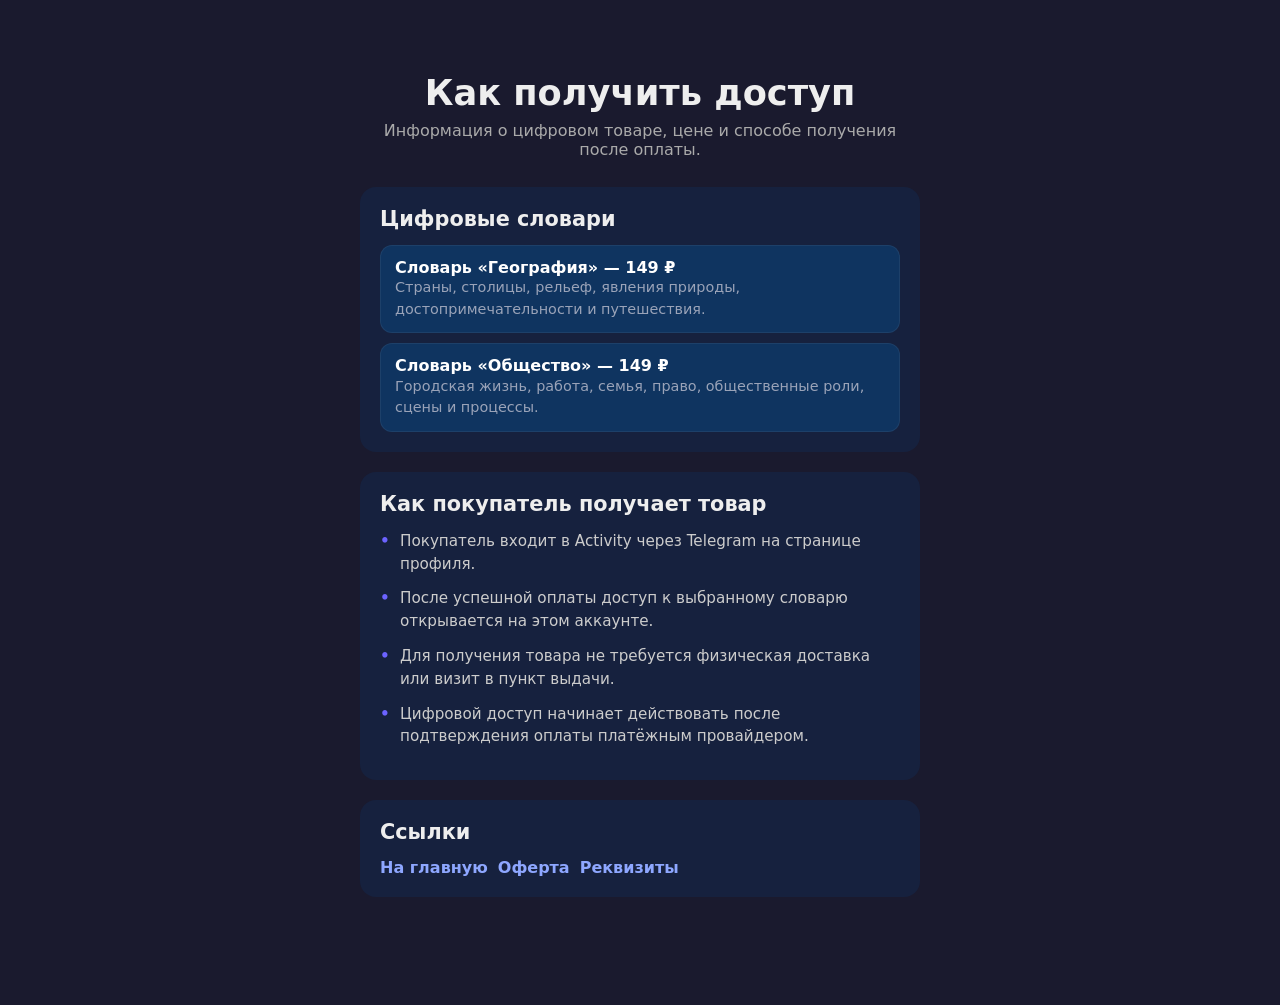
==== access/index.html @ a8ee3671 "Add payment information and legal pages" ====
<!DOCTYPE html>
<html lang="ru">
<head>
  <meta charset="UTF-8">
  <meta name="viewport" content="width=device-width, initial-scale=1.0">
  <title>Как получить доступ — Activity</title>
  <link rel="stylesheet" href="/style.css">
</head>
<body>
  <main class="screen active">
    <h1>Как получить доступ</h1>
    <p class="subtitle">Информация о цифровом товаре, цене и способе получения после оплаты.</p>

    <section class="section">
      <h2>Цифровые словари</h2>
      <div class="games-list">
        <div class="game-item">
          <div class="game-winner">Словарь «География» — 149 ₽</div>
          <p class="stats-empty">Страны, столицы, рельеф, явления природы, достопримечательности и путешествия.</p>
        </div>
        <div class="game-item">
          <div class="game-winner">Словарь «Общество» — 149 ₽</div>
          <p class="stats-empty">Городская жизнь, работа, семья, право, общественные роли, сцены и процессы.</p>
        </div>
      </div>
    </section>

    <section class="section">
      <h2>Как покупатель получает товар</h2>
      <ul class="rule-list">
        <li>Покупатель входит в Activity через Telegram на странице профиля.</li>
        <li>После успешной оплаты доступ к выбранному словарю открывается на этом аккаунте.</li>
        <li>Для получения товара не требуется физическая доставка или визит в пункт выдачи.</li>
        <li>Цифровой доступ начинает действовать после подтверждения оплаты платёжным провайдером.</li>
      </ul>
    </section>

    <section class="section">
      <h2>Ссылки</h2>
      <div class="legal-links">
        <a href="/" target="_self">На главную</a>
        <a href="/offer" target="_self">Оферта</a>
        <a href="/requisites" target="_self">Реквизиты</a>
      </div>
    </section>
  </main>
</body>
</html>
---- style.css ----
*{box-sizing:border-box;margin:0;padding:0}
body{font-family:'Segoe UI',system-ui,sans-serif;background:#1a1a2e;color:#eee;min-height:100vh;display:flex;align-items:flex-start;justify-content:center;padding:48px 0 64px}
.screen{width:100%;max-width:600px;padding:24px 20px;display:none}
.screen.active{display:block}
h1{font-size:2.2rem;font-weight:800;text-align:center;margin-bottom:8px}
h2{font-size:1.3rem;font-weight:700;margin-bottom:14px}
.subtitle{text-align:center;color:#aaa;margin-bottom:28px}

/* Navigation Pill */
.nav-pill {
  display: flex;
  background: #16213e;
  padding: 4px;
  border-radius: 999px;
  margin: 0 auto 24px;
  width: fit-content;
  border: 1px solid rgba(255,255,255,0.05);
}
.nav-item {
  padding: 8px 24px;
  border-radius: 999px;
  cursor: pointer;
  font-size: 0.95rem;
  font-weight: 700;
  transition: all 0.2s;
  color: #888;
}
.nav-item.active {
  background: #6c63ff;
  color: #fff;
  box-shadow: 0 4px 12px rgba(108, 99, 255, 0.3);
}
.nav-item:hover:not(.active) {
  color: #eee;
  background: rgba(255,255,255,0.05);
}

/* Rules Section Styles */
.rule-list {list-style:none;margin-top:10px}
.rule-list li {margin-bottom:12px;padding-left:20px;position:relative;color:#ccc;line-height:1.5;font-size:0.95rem}
.rule-list li::before {content:'•';color:#6c63ff;position:absolute;left:0;font-weight:bold}
.highlight {color:#fff;font-weight:600}

/* Buttons */
.btn{display:flex;align-items:center;justify-content:center;gap:8px;padding:14px 20px;border:none;border-radius:14px;font-size:1rem;font-weight:700;cursor:pointer;transition:transform .1s;width:100%;margin-bottom:10px}
.btn:active{transform:scale(.97)}
.btn-primary{background:#6c63ff;color:#fff}
.btn-success{background:#22c55e;color:#fff;font-size:1.15rem;padding:18px}
.btn-fail{background:#ef4444;color:#fff;font-size:1.15rem;padding:18px}
.btn-danger{background:#ef4444;color:#fff}
.btn-secondary{background:#374151;color:#eee}
.btn-sm{padding:8px 14px;font-size:.85rem;width:auto;border-radius:8px;margin-bottom:0}
.btn-row{display:flex;gap:10px;margin-bottom:10px}
.btn-row .btn{margin-bottom:0}

/* Setup */
.section{background:#16213e;border-radius:16px;padding:20px;margin-bottom:20px}
.account-section{display:flex;flex-direction:column;gap:14px}
.account-card{background:#0f3460;border:1px solid rgba(255,255,255,.08);border-radius:14px;padding:14px}
.account-state{display:flex;align-items:center;gap:12px}
.account-state{margin-bottom:12px}
.account-avatar{width:48px;height:48px;border-radius:50%;display:flex;align-items:center;justify-content:center;background:#6c63ff;color:#fff;font-weight:800;font-size:.95rem;flex-shrink:0;overflow:hidden}
.account-avatar.placeholder{background:linear-gradient(135deg,#6c63ff,#3b82f6)}
.account-avatar img{width:100%;height:100%;object-fit:cover}
.account-copy{min-width:0}
.account-name{font-size:1rem;font-weight:800;color:#fff;line-height:1.2}
.account-meta{font-size:.85rem;color:#9aa3b8;line-height:1.4;margin-top:4px}
.account-subtitle{color:#9aa3b8;font-size:.9rem;line-height:1.45}
.account-actions{display:flex;align-items:center;justify-content:space-between;gap:10px}
.profile-actions{margin-top:4px}
.account-login-area{display:flex;justify-content:flex-start;min-height:40px}
.account-login-area:empty{display:none}
.account-note{font-size:.82rem;color:#9aa3b8;line-height:1.45}
.account-logout{flex-shrink:0;margin-bottom:0}
.stats-grid{display:grid;grid-template-columns:repeat(2,minmax(0,1fr));gap:10px;margin-bottom:14px}
.stat-card{background:#0f3460;border:1px solid rgba(255,255,255,.06);border-radius:12px;padding:14px}
.stat-label{font-size:.78rem;color:#9aa3b8;text-transform:uppercase;letter-spacing:.05em;margin-bottom:8px}
.stat-value{font-size:1.7rem;font-weight:900;color:#fff;line-height:1}
.stats-subtitle{font-size:.88rem;font-weight:800;color:#fff;margin:16px 0 10px}
.stats-empty{font-size:.9rem;color:#9aa3b8;line-height:1.5}
.games-list{display:flex;flex-direction:column;gap:10px}
.game-item{background:#0f3460;border:1px solid rgba(255,255,255,.06);border-radius:12px;padding:12px 14px}
.game-item.clickable{cursor:pointer;transition:transform .12s,border-color .12s,background .12s}
.game-item.clickable:hover{transform:translateY(-1px);border-color:rgba(108,99,255,.35);background:#133d6b}
.game-item-head{display:flex;align-items:flex-start;justify-content:space-between;gap:12px;margin-bottom:8px}
.game-winner{font-weight:800;color:#fff;line-height:1.2}
.game-date{font-size:.8rem;color:#9aa3b8;flex-shrink:0}
.game-meta{display:flex;flex-wrap:wrap;gap:6px}
.game-tag{background:#16213e;border-radius:999px;padding:4px 8px;font-size:.76rem;color:#b9c2da}
.game-open{margin-top:10px;font-size:.8rem;font-weight:700;color:#8ea7ff}
.requisites-link{color:#8ea7ff;font-weight:700;word-break:break-word}
.requisites-link:hover{color:#c8d3ff}
.team-block{background:#0f3460;border-radius:12px;padding:14px;margin-bottom:10px;border-left:4px solid #6c63ff}
.team-header{display:flex;align-items:center;gap:10px}
.team-name-input{background:transparent;border:none;border-bottom:2px solid #6c63ff;color:#fff;font-size:1rem;font-weight:700;padding:4px 0;outline:none;flex:1}
.add-team-btn{background:none;border:2px dashed #6c63ff;color:#6c63ff;border-radius:12px;padding:12px;width:100%;cursor:pointer;font-size:.95rem;font-weight:600}
.add-team-btn:hover{background:#6c63ff22}
.setting-row{display:flex;align-items:center;justify-content:space-between;margin-bottom:14px}
.setting-row label{font-size:.95rem;color:#bbb;display:flex;align-items:center;gap:8px}
/* Stepper */
.stepper{display:flex;align-items:center;background:#0f3460;border-radius:12px;overflow:hidden;height:40px;width:140px}
.step-btn{background:#16213e;color:#fff;border:none;width:40px;height:100%;font-size:1.2rem;cursor:pointer;font-weight:700;display:flex;align-items:center;justify-content:center;flex-shrink:0}
.step-btn:hover{background:#6c63ff}
.setting-row input[type=number]{background:transparent;border:none;color:#fff;font-size:1rem;outline:none;width:60px;text-align:center;font-weight:600;padding:0}
/* Switch */
.switch{position:relative;display:inline-block;width:44px;height:24px}
.switch input{opacity:0;width:0;height:0}
.slider{position:absolute;cursor:pointer;top:0;left:0;right:0;bottom:0;background-color:#374151;transition:.4s;border-radius:24px}
.slider:before{position:absolute;content:"";height:18px;width:18px;left:3px;bottom:3px;background-color:white;transition:.4s;border-radius:50%}
input:checked+.slider{background-color:#6c63ff}
input:checked+.slider:before{transform:translateX(20px)}
/* Tooltip */
.tooltip-trigger{display:inline-flex;align-items:center;justify-content:center;width:18px;height:18px;background:#6c63ff;color:#fff;border-radius:50%;font-size:.7rem;cursor:help;font-weight:bold;position:relative}
.tooltip-trigger .tooltip-text{visibility:hidden;width:450px !important;background:#1a1a2e !important;color:#fff !important;text-align:left;padding:20px !important;border-radius:12px !important;position:absolute;z-index:100 !important;bottom:150% !important;left:50% !important;margin-left:-225px !important;font-size:.95rem !important;line-height:1.6 !important;opacity:0;transition:opacity .2s;box-shadow:0 8px 24px rgba(0,0,0,0.5) !important;border:1px solid #6c63ff !important;font-weight:400 !important}
.tooltip-trigger:hover .tooltip-text{visibility:visible !important;opacity:1 !important}

/* Board */
.board-wrap{background:#16213e;border-radius:16px;padding:14px;margin-bottom:16px}
.board-info{font-size:.82rem;color:#aaa;margin-bottom:10px;display:flex;flex-wrap:wrap;gap:6px}
.board-team-label{display:flex;align-items:center;gap:5px}
.board-grid{display:grid;gap:4px}
.board-cell{position:relative;border-radius:8px;display:flex;flex-direction:column;align-items:center;justify-content:center;aspect-ratio:1;overflow:hidden;min-height:0}
.board-cell.mode-e{background:#3d3180}
.board-cell.mode-a{background:#7a1e1e}
.board-cell.mode-d{background:#7a5500}
.board-cell.fin-cell{background:#1a3d28;border:2px dashed #22c55e}
.board-cell.empty{background:transparent}
/* строки и разделители змейки */
.board-rows{display:flex;flex-direction:column}
.board-row{display:grid;grid-template-columns:repeat(7,1fr);gap:4px}
.board-sep{display:grid;grid-template-columns:repeat(7,1fr);gap:0;margin:3px 0}
.sep-seg{height:4px;border-radius:2px;background:rgba(255,255,255,.28)}
.sep-seg.open{background:transparent}
.cn{font-size:.6rem;font-weight:700;color:rgba(255,255,255,.55);line-height:1;margin-bottom:2px}
.board-cell.current{outline:3px solid #fff;outline-offset:-2px;z-index:1}
.board-cell.current .cn{color:#fff}
.tokens{display:flex;flex-wrap:wrap;gap:2px;justify-content:center;align-items:center}
.tok{width:9px;height:9px;border-radius:50%;flex-shrink:0;border:1px solid rgba(0,0,0,.3)}
.board-legend{display:flex;gap:12px;margin-top:10px;flex-wrap:wrap}
.leg{display:flex;align-items:center;gap:5px;font-size:.75rem;color:#aaa}
.leg-dot{width:12px;height:12px;border-radius:4px;flex-shrink:0}

/* Mode pill */
.mode-pill{display:inline-flex;align-items:center;gap:6px;border-radius:999px;padding:5px 14px;font-size:.9rem;font-weight:700}
.mode-pill.mode-e{background:#3d3180}
.mode-pill.mode-a{background:#7a1e1e}
.mode-pill.mode-d{background:#7a5500}

/* Turn start */
.turn-header{text-align:center;margin-bottom:20px}
.team-badge{display:inline-block;border-radius:999px;padding:7px 22px;font-weight:700;font-size:1.1rem;color:#fff;margin-bottom:5px}
.cell-label{font-size:.88rem;color:#aaa}
.mode-block{text-align:center;margin:12px 0 18px}
.mode-icon-big{font-size:3.5rem;display:block;margin-bottom:8px}
.mode-name-big{font-size:1.7rem;font-weight:800;margin-bottom:6px}
.mode-hint{color:#aaa;font-size:.92rem;max-width:320px;margin:0 auto;line-height:1.5}

/* Card selection — difficulty only */
.diff-grid{display:grid;grid-template-columns:1fr 1fr 1fr;gap:12px;margin-bottom:16px}
.diff-card{background:#16213e;border:2px solid #2a2a4a;border-radius:16px;padding:20px 10px;text-align:center;cursor:pointer;transition:border-color .15s,transform .1s}
.diff-card:hover{border-color:#6c63ff;transform:scale(1.03)}
.diff-card:active{transform:scale(.97)}
.diff-pts{font-size:2rem;font-weight:900;margin-bottom:4px}
.diff-pts.easy{color:#22c55e}
.diff-pts.medium{color:#f59e0b}
.diff-pts.hard{color:#ef4444}
.diff-label{font-size:.8rem;font-weight:600;color:#aaa;margin-bottom:6px}
.diff-moves{font-size:.75rem;color:#555}

/* Preview */
.preview-body{text-align:center;padding:10px 0}
.preview-mode-pill{margin-bottom:20px;display:inline-flex}
.open-round-alert {
  background: #ef444422;
  border: 1px solid #ef4444;
  color: #ef4444;
  padding: 10px 16px;
  border-radius: 12px;
  margin-bottom: 20px;
  font-weight: 700;
  display: inline-block;
}
.preview-word{font-size:2.6rem;font-weight:900;letter-spacing:-1px;background:#16213e;border-radius:20px;padding:32px 24px;margin-bottom:20px;line-height:1.1}
.countdown-ring{font-size:3rem;font-weight:900;color:#6c63ff;margin-bottom:8px}
.countdown-ring.urgent{color:#ef4444;animation:pulse .5s infinite alternate}

/* Explaining */
.playing-header{display:flex;align-items:center;justify-content:space-between;margin-bottom:14px}
.timer{font-size:2rem;font-weight:800}
.timer.urgent{color:#ef4444;animation:pulse .5s infinite alternate}
@keyframes pulse{from{opacity:1}to{opacity:.4}}
.word-card{background:#16213e;border-radius:20px;padding:36px 24px;text-align:center;margin-bottom:14px;min-height:150px;display:flex;align-items:center;justify-content:center}
.word-text{font-size:2.4rem;font-weight:900;letter-spacing:-1px;line-height:1.1}
.pts-hint{color:#aaa;font-size:.85rem;text-align:center;margin-bottom:14px}
.pos-row{display:flex;gap:6px;flex-wrap:wrap;margin-top:8px}
.pos-badge{background:#16213e;border-radius:8px;padding:4px 10px;font-size:.82rem;color:#aaa}

/* Tooltip */
.tooltip-trigger{position:relative;display:inline-flex;align-items:center;justify-content:center;width:18px;height:18px;background:#6c63ff;color:#fff;border-radius:50%;font-size:.7rem;cursor:help}
.tooltip-text{visibility:hidden;width:200px;background:#333;color:#fff;text-align:center;padding:8px;border-radius:6px;position:absolute;z-index:1;bottom:125%;left:50%;margin-left:-100px;font-size:.8rem;line-height:1.2;opacity:0;transition:opacity .3s}
.tooltip-trigger:hover .tooltip-text{visibility:visible;opacity:1}

/* Dictionary selection */
.dict-grid{display:grid;grid-template-columns:repeat(auto-fill, minmax(130px, 1fr));gap:8px}
.dict-card{background:#0f3460;border:2px solid #1e2d4a;border-radius:12px;padding:10px;cursor:pointer;position:relative;transition:border-color .15s,opacity .15s;user-select:none;text-align:center}
.dict-card:hover:not(.locked){border-color:#6c63ff}
.dict-card.selected{border-color:#6c63ff;background:#16213e}
.dict-card.locked{opacity:.82;cursor:default}
.dict-icon{font-size:1.4rem;line-height:1;margin-bottom:4px}
.dict-name{font-weight:800;font-size:.85rem;margin-bottom:1px}
.dict-sub{font-size:.7rem;color:#aaa;margin-bottom:4px;line-height:1.2}
.dict-desc{font-size:.68rem;color:#b9c2da;line-height:1.35;min-height:2.7em;margin:6px 0}
.dict-words{font-size:.65rem;color:#6c63ff;font-weight:600}
.dict-badge{position:absolute;top:6px;right:6px;background:#2a2a4a;border-radius:6px;padding:1px 6px;font-size:.65rem;color:#888;font-weight:600}
.dict-check{position:absolute;top:6px;right:6px;background:#6c63ff;border-radius:50%;width:16px;height:16px;display:flex;align-items:center;justify-content:center;font-size:.65rem;line-height:1}
.dict-buy-btn{margin-top:8px;width:100%;border:none;border-radius:10px;background:#6c63ff;color:#fff;padding:8px 10px;font-size:.74rem;font-weight:800;cursor:pointer;transition:filter .15s,transform .15s}
.dict-buy-btn:hover{filter:brightness(1.08)}
.dict-buy-btn:active{transform:translateY(1px)}
.product-note{margin-top:14px;padding-top:14px;border-top:1px solid rgba(255,255,255,.08)}
.product-note p{font-size:.84rem;color:#b9c2da;line-height:1.45;margin-bottom:8px}
.legal-links{display:flex;flex-wrap:wrap;gap:10px;margin-top:10px}
.legal-links a{color:#8ea7ff;font-weight:700;text-decoration:none}
.legal-links a:hover{color:#c8d3ff;text-decoration:underline}

/* Players in setup */
.players-section{margin-top:10px;padding-top:10px;border-top:1px solid rgba(255,255,255,.08)}
.players-label{
  font-size:.75rem;
  color:#a0a0b0;
  margin-bottom:6px;
  font-weight:700;
  text-transform:uppercase;
  letter-spacing:.05em
}
.player-row{display:flex;align-items:center;gap:6px;margin-bottom:6px}
.player-input{
  background:transparent;
  border:none;
  border-bottom:1px solid #2a3550;
  color:#e0e0f0;
  font-size:.9rem;
  padding:3px 0;
  outline:none;
  flex:1;
  min-width:0
}
.player-input:focus{border-bottom-color:#6c63ff}
.add-player-btn{
  background:none;
  border:1px dashed #505070;
  color:#a0a0b0;
  border-radius:8px;
  padding:5px 12px;
  cursor:pointer;
  font-size:.82rem;
  width:100%;
  margin-top:2px;
  transition:border-color .15s,color .15s;
  font-weight: 700
}
.add-player-btn:hover{border-color:#6c63ff;color:#6c63ff}
/* Explainer badge */
.explainer-line{font-size:.9rem;color:#aaa;text-align:center;margin-top:6px}
.explainer-line strong{color:#fff}

/* Turn result */
.result-body{text-align:center;padding:16px 0 12px;margin-bottom:12px}
.outcome-icon{font-size:3.5rem;display:block;margin-bottom:8px}
.outcome-text{font-size:1.3rem;font-weight:700;margin-bottom:4px}
.outcome-sub{color:#aaa;font-size:.9rem}
.feedback-section{padding:16px}
.feedback-copy{color:#c9d2e8;font-size:.92rem;line-height:1.45;margin-bottom:12px}
.feedback-rating-row{display:grid;grid-template-columns:repeat(3,minmax(0,1fr));gap:10px;margin-bottom:10px}
.feedback-rating-btn{margin-bottom:0}
.feedback-rating-btn.is-selected{background:#6c63ff;color:#fff;border:1px solid rgba(255,255,255,.18)}
.feedback-status{min-height:1.2em;font-size:.84rem;color:#9aa3b8}

/* Game over */
.winner-screen{text-align:center}
.winner-emoji{font-size:5rem;display:block;margin-bottom:12px}
.final-list{background:#16213e;border-radius:14px;padding:16px;margin:20px 0;text-align:left}
.final-row{display:flex;justify-content:space-between;padding:8px 0;border-bottom:1px solid #2a2a4a;font-size:1rem}
.final-row:last-child{border-bottom:none}
.final-row.winner-row{color:#22c55e;font-weight:700}
.summary-card{background:#16213e;border-radius:16px;padding:18px;margin:16px 0;text-align:left}
.summary-grid{display:grid;grid-template-columns:repeat(2,minmax(0,1fr));gap:10px}
.summary-metric{background:#0f3460;border:1px solid rgba(255,255,255,.06);border-radius:12px;padding:12px}
.summary-metric-label{font-size:.72rem;color:#9aa3b8;text-transform:uppercase;letter-spacing:.05em;margin-bottom:6px}
.summary-metric-value{font-size:1.05rem;font-weight:800;color:#fff;line-height:1.2}
.section-title{font-size:1rem;font-weight:800;color:#fff;margin-bottom:12px}
.team-stats-grid{display:grid;gap:12px;margin:16px 0}
.team-summary-card{background:#16213e;border-radius:16px;padding:16px;text-align:left;border:1px solid rgba(255,255,255,.06)}
.team-summary-head{display:flex;align-items:flex-start;justify-content:space-between;gap:10px;margin-bottom:12px}
.team-summary-name{font-size:1.05rem;font-weight:900;color:#fff}
.team-summary-meta{font-size:.88rem;color:#d7def7;margin-top:4px;font-weight:700;line-height:1.35}
.team-place-badge{border-radius:999px;padding:6px 10px;font-size:.78rem;font-weight:800;color:#fff;background:#253259;white-space:nowrap}
.metric-label-with-tooltip{display:inline-flex;align-items:center;gap:6px;vertical-align:middle}
.metric-tooltip-trigger{width:16px;height:16px;font-size:.62rem;background:#31416f;flex:0 0 auto}
.metric-tooltip-trigger:focus .metric-tooltip-text,
.metric-tooltip-trigger:hover .metric-tooltip-text{visibility:visible !important;opacity:1 !important}
.metric-tooltip-text{width:240px !important;left:50% !important;bottom:140% !important;margin-left:-120px !important;padding:10px 12px !important;font-size:.78rem !important;line-height:1.4 !important;border-radius:10px !important;background:#0b1731 !important;border:1px solid rgba(255,255,255,.1) !important;box-shadow:0 10px 24px rgba(0,0,0,.35) !important;text-transform:none !important;letter-spacing:normal !important}
.team-mode-stats{display:grid;grid-template-columns:repeat(3,minmax(0,1fr));gap:10px;margin:0 0 14px}
.mode-stat-card{display:flex;align-items:center;gap:10px;background:#0f3460;border:1px solid rgba(255,255,255,.06);border-radius:14px;padding:12px;min-width:0}
.mode-progress{--progress:0%;--accent:#6c63ff;position:relative;width:56px;height:56px;border-radius:50%;background:conic-gradient(var(--accent) var(--progress), rgba(255,255,255,.09) 0);display:flex;align-items:center;justify-content:center;flex:0 0 auto}
.mode-progress::before{content:'';position:absolute;inset:6px;border-radius:50%;background:#16213e}
.mode-progress-value{position:relative;z-index:1;font-size:.72rem;font-weight:900;color:#fff}
.mode-stat-copy{min-width:0}
.mode-stat-name{font-size:.78rem;font-weight:800;color:#dbe5ff;line-height:1.2}
.mode-stat-value{margin-top:4px;font-size:.98rem;font-weight:900;color:#fff}
.player-stats-table{width:100%;border-collapse:collapse}
.player-stats-table th{font-size:.72rem;color:#8ea0c5;text-transform:uppercase;letter-spacing:.04em;font-weight:800;padding:0 0 8px;text-align:right}
.player-stats-table th:first-child,.player-stats-table td:first-child{text-align:left}
.player-stats-table td{padding:10px 0;border-top:1px solid rgba(255,255,255,.06);font-size:.9rem;color:#e7ebff;text-align:right;vertical-align:top}
.player-stats-table tbody tr:first-child td{border-top:1px solid rgba(255,255,255,.08)}
.player-name{font-weight:800;color:#fff}
.player-leader{display:inline-flex;margin-top:5px;border-radius:999px;padding:3px 8px;font-size:.68rem;font-weight:800;color:#d9e2ff;background:#283968}
.highlights-list{display:grid;gap:10px;margin:16px 0}
.inline-highlights{margin-top:14px}
.highlight-card{background:#16213e;border:1px solid rgba(255,255,255,.06);border-radius:14px;padding:14px;text-align:left}
.highlight-label{font-size:.76rem;color:#9aa3b8;text-transform:uppercase;letter-spacing:.05em;margin-bottom:6px}
.highlight-value{font-size:.98rem;font-weight:800;color:#fff;line-height:1.35}
.game-details-winner{font-size:1.6rem;font-weight:900;color:#fff;text-align:center;margin-bottom:10px}
.points-col,.player-points{font-weight:900;color:#fff}

@media (max-width: 720px){
  .account-actions{flex-direction:column;align-items:stretch}
  .account-login-area{min-height:40px}
  .stats-grid{grid-template-columns:1fr}
  .game-item-head{flex-direction:column;align-items:flex-start}
  .summary-grid{grid-template-columns:1fr}
  .team-mode-stats{grid-template-columns:1fr}
  .feedback-rating-row{grid-template-columns:1fr}
  .player-stats-table{display:block;overflow-x:auto;white-space:nowrap}
}

@media (max-width: 640px){
  body{padding:24px 0 40px}
}
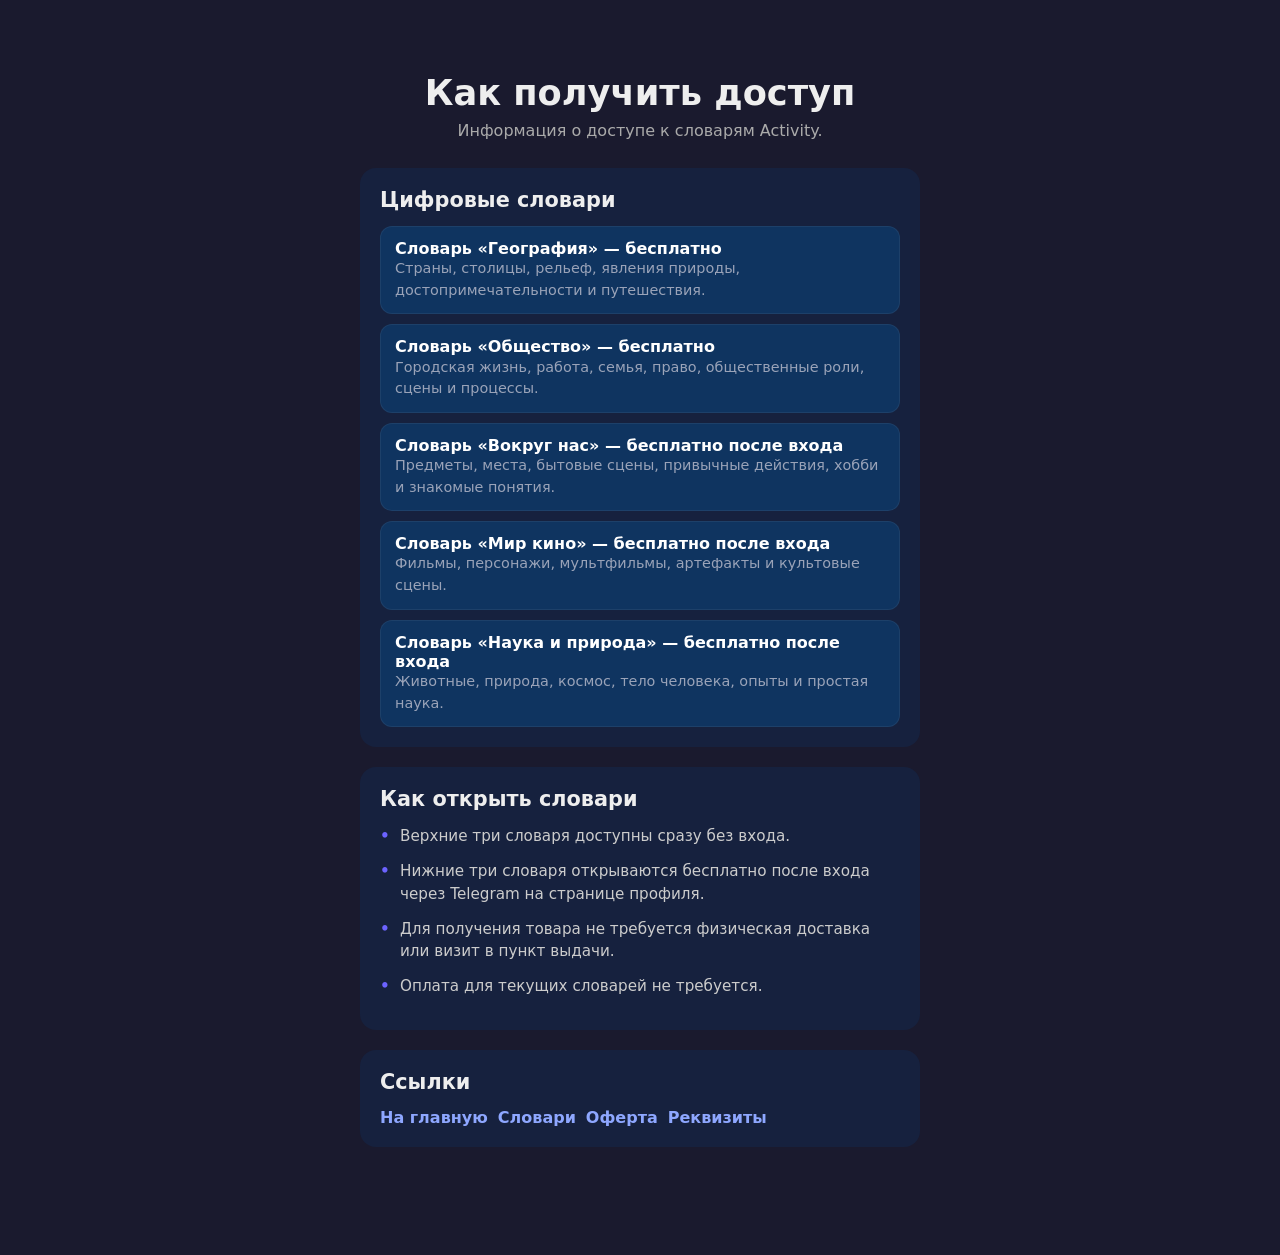
==== commit cda4c6ce: "Make dictionaries free temporarily" ====
--- a/access/index.html
+++ b/access/index.html
@@ -3,35 +3,62 @@
 <head>
   <meta charset="UTF-8">
   <meta name="viewport" content="width=device-width, initial-scale=1.0">
-  <title>Как получить доступ — Activity</title>
+  <!-- Yandex.Metrika counter -->
+  <script type="text/javascript">
+      (function(m,e,t,r,i,k,a){
+          m[i]=m[i]||function(){(m[i].a=m[i].a||[]).push(arguments)};
+          m[i].l=1*new Date();
+          for (var j = 0; j < document.scripts.length; j++) {if (document.scripts[j].src === r) { return; }}
+          k=e.createElement(t),a=e.getElementsByTagName(t)[0],k.async=1,k.src=r,a.parentNode.insertBefore(k,a)
+      })(window, document,'script','https://mc.yandex.ru/metrika/tag.js?id=109002969', 'ym');
+
+      ym(109002969, 'init', {ssr:true, webvisor:true, clickmap:true, ecommerce:"dataLayer", referrer: document.referrer, url: location.href, accurateTrackBounce:true, trackLinks:true});
+  </script>
+  <!-- /Yandex.Metrika counter -->
+  <title>Как получить доступ — словари Активити Онлайн</title>
+  <meta name="description" content="Как получить доступ к цифровым словарям Активити Онлайн: открытые словари и бесплатные словари после входа через Telegram.">
+  <link rel="canonical" href="https://activity-game.ru/access/">
   <link rel="stylesheet" href="/style.css">
 </head>
 <body>
+  <noscript><div><img src="https://mc.yandex.ru/watch/109002969" style="position:absolute; left:-9999px;" alt="" /></div></noscript>
   <main class="screen active">
     <h1>Как получить доступ</h1>
-    <p class="subtitle">Информация о цифровом товаре, цене и способе получения после оплаты.</p>
+    <p class="subtitle">Информация о доступе к словарям Activity.</p>
 
     <section class="section">
       <h2>Цифровые словари</h2>
       <div class="games-list">
         <div class="game-item">
-          <div class="game-winner">Словарь «География» — 149 ₽</div>
+          <div class="game-winner">Словарь «География» — бесплатно</div>
           <p class="stats-empty">Страны, столицы, рельеф, явления природы, достопримечательности и путешествия.</p>
         </div>
         <div class="game-item">
-          <div class="game-winner">Словарь «Общество» — 149 ₽</div>
+          <div class="game-winner">Словарь «Общество» — бесплатно</div>
           <p class="stats-empty">Городская жизнь, работа, семья, право, общественные роли, сцены и процессы.</p>
+        </div>
+        <div class="game-item">
+          <div class="game-winner">Словарь «Вокруг нас» — бесплатно после входа</div>
+          <p class="stats-empty">Предметы, места, бытовые сцены, привычные действия, хобби и знакомые понятия.</p>
+        </div>
+        <div class="game-item">
+          <div class="game-winner">Словарь «Мир кино» — бесплатно после входа</div>
+          <p class="stats-empty">Фильмы, персонажи, мультфильмы, артефакты и культовые сцены.</p>
+        </div>
+        <div class="game-item">
+          <div class="game-winner">Словарь «Наука и природа» — бесплатно после входа</div>
+          <p class="stats-empty">Животные, природа, космос, тело человека, опыты и простая наука.</p>
         </div>
       </div>
     </section>
 
     <section class="section">
-      <h2>Как покупатель получает товар</h2>
+      <h2>Как открыть словари</h2>
       <ul class="rule-list">
-        <li>Покупатель входит в Activity через Telegram на странице профиля.</li>
-        <li>После успешной оплаты доступ к выбранному словарю открывается на этом аккаунте.</li>
+        <li>Верхние три словаря доступны сразу без входа.</li>
+        <li>Нижние три словаря открываются бесплатно после входа через Telegram на странице профиля.</li>
         <li>Для получения товара не требуется физическая доставка или визит в пункт выдачи.</li>
-        <li>Цифровой доступ начинает действовать после подтверждения оплаты платёжным провайдером.</li>
+        <li>Оплата для текущих словарей не требуется.</li>
       </ul>
     </section>
 
@@ -39,6 +66,7 @@
       <h2>Ссылки</h2>
       <div class="legal-links">
         <a href="/" target="_self">На главную</a>
+        <a href="/dictionaries" target="_self">Словари</a>
         <a href="/offer" target="_self">Оферта</a>
         <a href="/requisites" target="_self">Реквизиты</a>
       </div>
--- a/style.css
+++ b/style.css
@@ -71,6 +71,10 @@
 .account-login-area{display:flex;justify-content:flex-start;min-height:40px}
 .account-login-area:empty{display:none}
 .account-note{font-size:.82rem;color:#9aa3b8;line-height:1.45}
+.telegram-login-stack{display:flex;flex-direction:column;align-items:flex-start;gap:10px}
+.telegram-switch-btn{background:transparent;border:1px solid rgba(142,167,255,.4);color:#c8d3ff}
+.telegram-switch-btn:hover{border-color:#8ea7ff;color:#fff}
+.telegram-switch-note{max-width:340px}
 .account-logout{flex-shrink:0;margin-bottom:0}
 .stats-grid{display:grid;grid-template-columns:repeat(2,minmax(0,1fr));gap:10px;margin-bottom:14px}
 .stat-card{background:#0f3460;border:1px solid rgba(255,255,255,.06);border-radius:12px;padding:14px}
@@ -97,11 +101,13 @@
 .add-team-btn:hover{background:#6c63ff22}
 .setting-row{display:flex;align-items:center;justify-content:space-between;margin-bottom:14px}
 .setting-row label{font-size:.95rem;color:#bbb;display:flex;align-items:center;gap:8px}
-/* Stepper */
-.stepper{display:flex;align-items:center;background:#0f3460;border-radius:12px;overflow:hidden;height:40px;width:140px}
-.step-btn{background:#16213e;color:#fff;border:none;width:40px;height:100%;font-size:1.2rem;cursor:pointer;font-weight:700;display:flex;align-items:center;justify-content:center;flex-shrink:0}
-.step-btn:hover{background:#6c63ff}
-.setting-row input[type=number]{background:transparent;border:none;color:#fff;font-size:1rem;outline:none;width:60px;text-align:center;font-weight:600;padding:0}
+/* Time slider */
+.time-slider-wrap{display:flex;align-items:center;gap:12px;min-width:220px;justify-content:flex-end}
+#turn-time{-webkit-appearance:none;appearance:none;width:150px;height:6px;border-radius:999px;background:rgba(108,99,255,.22);outline:none}
+#turn-time::-webkit-slider-thumb{-webkit-appearance:none;appearance:none;width:18px;height:18px;border-radius:50%;background:#6c63ff;border:2px solid #dbe3ff;box-shadow:0 2px 8px rgba(0,0,0,.25);cursor:pointer}
+#turn-time::-moz-range-thumb{width:18px;height:18px;border-radius:50%;background:#6c63ff;border:2px solid #dbe3ff;box-shadow:0 2px 8px rgba(0,0,0,.25);cursor:pointer}
+#turn-time::-moz-range-track{height:6px;border-radius:999px;background:rgba(108,99,255,.22)}
+.time-slider-value{min-width:72px;text-align:center;background:#0f3460;border-radius:12px;padding:8px 10px;color:#fff;font-weight:800}
 /* Switch */
 .switch{position:relative;display:inline-block;width:44px;height:24px}
 .switch input{opacity:0;width:0;height:0}
@@ -202,20 +208,32 @@
 
 /* Dictionary selection */
 .dict-grid{display:grid;grid-template-columns:repeat(auto-fill, minmax(130px, 1fr));gap:8px}
-.dict-card{background:#0f3460;border:2px solid #1e2d4a;border-radius:12px;padding:10px;cursor:pointer;position:relative;transition:border-color .15s,opacity .15s;user-select:none;text-align:center}
+.dict-card{background:#0f3460;border:2px solid #1e2d4a;border-radius:12px;padding:10px;cursor:pointer;position:relative;transition:border-color .15s,opacity .15s,transform .15s;user-select:none;text-align:center;z-index:0}
 .dict-card:hover:not(.locked){border-color:#6c63ff}
 .dict-card.selected{border-color:#6c63ff;background:#16213e}
 .dict-card.locked{opacity:.82;cursor:default}
+.dict-card:hover,
+.dict-card:focus-within{z-index:30}
 .dict-icon{font-size:1.4rem;line-height:1;margin-bottom:4px}
 .dict-name{font-weight:800;font-size:.85rem;margin-bottom:1px}
-.dict-sub{font-size:.7rem;color:#aaa;margin-bottom:4px;line-height:1.2}
-.dict-desc{font-size:.68rem;color:#b9c2da;line-height:1.35;min-height:2.7em;margin:6px 0}
+.dict-sub-row{display:flex;align-items:center;justify-content:center;gap:6px;min-height:1.4em;margin-bottom:8px}
+.dict-sub{font-size:.7rem;color:#aaa;line-height:1.2}
+.dict-info-trigger{position:relative;display:inline-flex;align-items:center;justify-content:center;width:16px;height:16px;border-radius:50%;background:rgba(108,99,255,.18);border:1px solid rgba(108,99,255,.38);color:#dbe3ff;font-size:.62rem;font-weight:800;cursor:help;flex:0 0 auto}
+.dict-info-trigger:focus .dict-info-tooltip,
+.dict-info-trigger:hover .dict-info-tooltip{visibility:visible;opacity:1}
+.dict-info-tooltip{visibility:hidden;opacity:0;transition:opacity .18s ease;position:absolute;z-index:40;left:50%;top:calc(100% + 10px);transform:translateX(-50%);width:210px;padding:10px 12px;border-radius:12px;background:rgba(8,15,32,.98);border:1px solid rgba(142,167,255,.18);box-shadow:0 14px 28px rgba(0,0,0,.34);color:#eef2ff;font-size:.75rem;line-height:1.45;font-weight:500;text-align:left;pointer-events:none}
+.dict-info-tooltip::before{content:"";position:absolute;left:50%;top:-6px;transform:translateX(-50%) rotate(45deg);width:12px;height:12px;background:rgba(8,15,32,.98);border-left:1px solid rgba(142,167,255,.18);border-top:1px solid rgba(142,167,255,.18)}
 .dict-words{font-size:.65rem;color:#6c63ff;font-weight:600}
 .dict-badge{position:absolute;top:6px;right:6px;background:#2a2a4a;border-radius:6px;padding:1px 6px;font-size:.65rem;color:#888;font-weight:600}
 .dict-check{position:absolute;top:6px;right:6px;background:#6c63ff;border-radius:50%;width:16px;height:16px;display:flex;align-items:center;justify-content:center;font-size:.65rem;line-height:1}
 .dict-buy-btn{margin-top:8px;width:100%;border:none;border-radius:10px;background:#6c63ff;color:#fff;padding:8px 10px;font-size:.74rem;font-weight:800;cursor:pointer;transition:filter .15s,transform .15s}
 .dict-buy-btn:hover{filter:brightness(1.08)}
 .dict-buy-btn:active{transform:translateY(1px)}
+.dict-select-btn,.dict-state-pill{margin-top:8px;width:100%;border-radius:10px;padding:8px 10px;font-size:.74rem;font-weight:800}
+.dict-select-btn{border:1px solid rgba(108,99,255,.45);background:rgba(108,99,255,.12);color:#dbe3ff;cursor:pointer;transition:filter .15s,transform .15s,border-color .15s}
+.dict-select-btn:hover{filter:brightness(1.05);border-color:#8c84ff}
+.dict-select-btn:active{transform:translateY(1px)}
+.dict-state-pill{background:rgba(108,99,255,.16);border:1px solid rgba(108,99,255,.28);color:#cfc9ff}
 .product-note{margin-top:14px;padding-top:14px;border-top:1px solid rgba(255,255,255,.08)}
 .product-note p{font-size:.84rem;color:#b9c2da;line-height:1.45;margin-bottom:8px}
 .legal-links{display:flex;flex-wrap:wrap;gap:10px;margin-top:10px}
@@ -273,6 +291,8 @@
 .feedback-rating-row{display:grid;grid-template-columns:repeat(3,minmax(0,1fr));gap:10px;margin-bottom:10px}
 .feedback-rating-btn{margin-bottom:0}
 .feedback-rating-btn.is-selected{background:#6c63ff;color:#fff;border:1px solid rgba(255,255,255,.18)}
+.feedback-flag-btn{width:100%;margin:0 0 10px;background:rgba(255,255,255,.04)}
+.feedback-flag-btn.is-selected{background:#7a1f2e;color:#fff;border:1px solid rgba(255,255,255,.18)}
 .feedback-status{min-height:1.2em;font-size:.84rem;color:#9aa3b8}
 
 /* Game over */
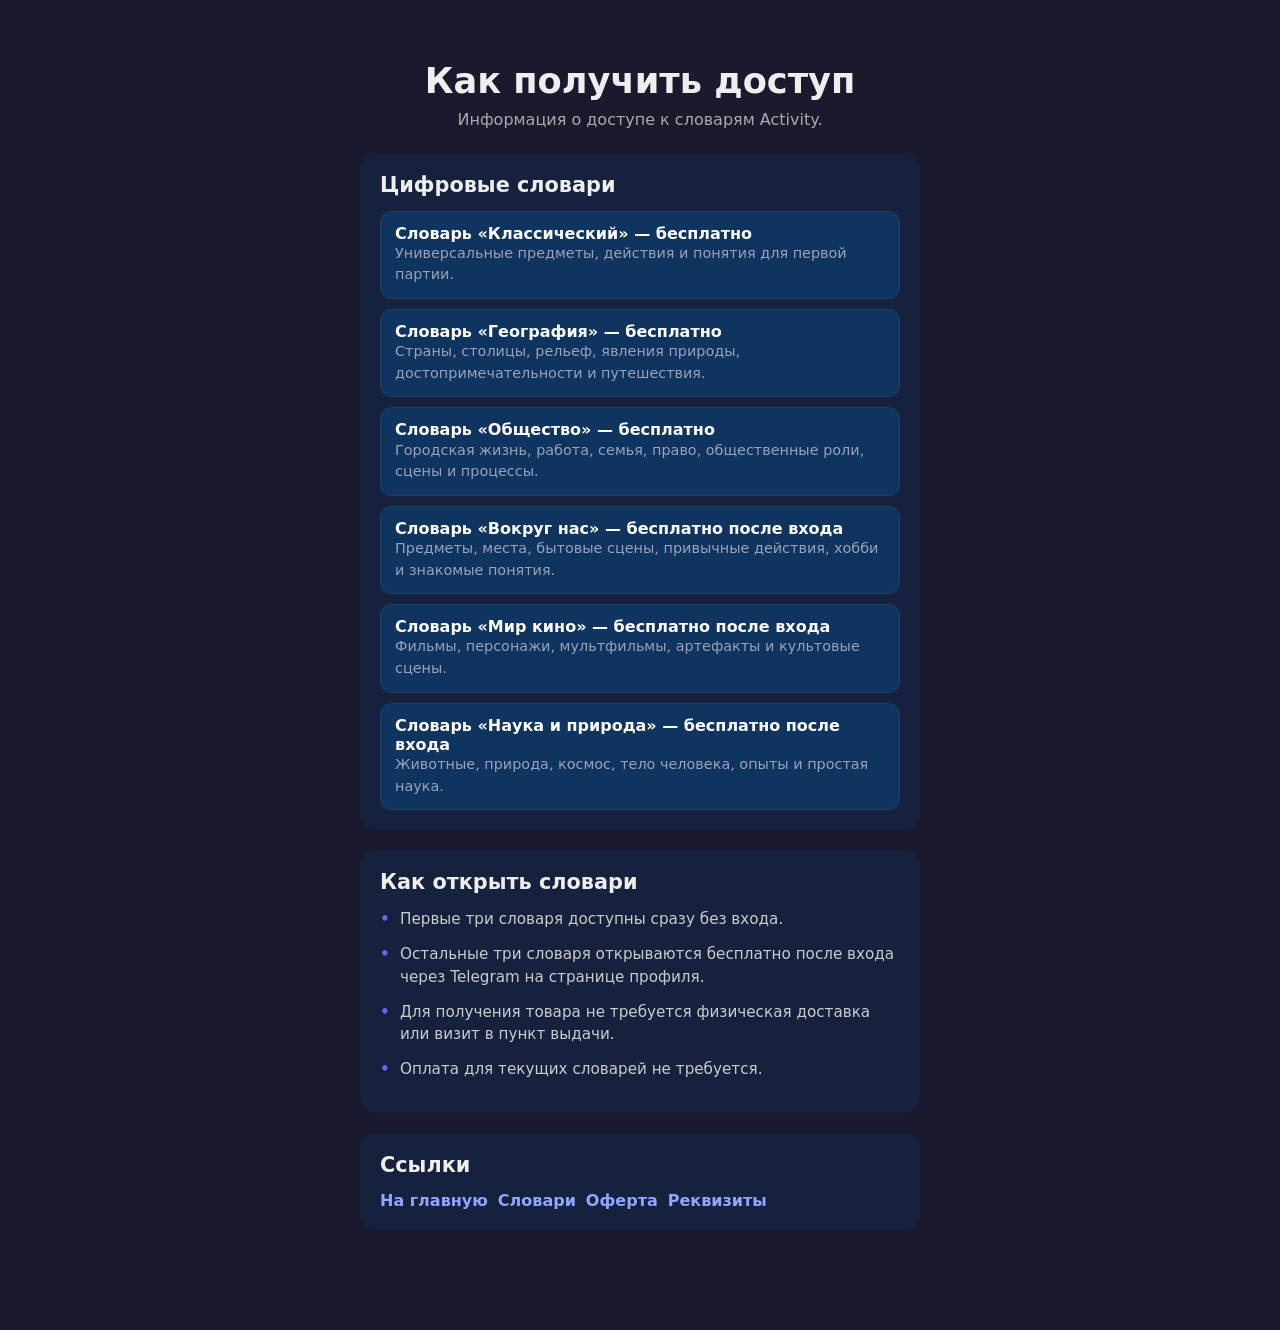
==== commit f5ed3fea: "Prepare SEO static pages" ====
--- a/access/index.html
+++ b/access/index.html
@@ -18,6 +18,10 @@
   <title>Как получить доступ — словари Активити Онлайн</title>
   <meta name="description" content="Как получить доступ к цифровым словарям Активити Онлайн: открытые словари и бесплатные словари после входа через Telegram.">
   <link rel="canonical" href="https://activity-game.ru/access/">
+  <meta property="og:type" content="website">
+  <meta property="og:url" content="https://activity-game.ru/access/">
+  <meta property="og:title" content="Как получить доступ — словари Активити Онлайн">
+  <meta property="og:description" content="Открытые словари и бесплатные словари после входа через Telegram в Активити Онлайн.">
   <link rel="stylesheet" href="/style.css">
 </head>
 <body>
@@ -29,6 +33,10 @@
     <section class="section">
       <h2>Цифровые словари</h2>
       <div class="games-list">
+        <div class="game-item">
+          <div class="game-winner">Словарь «Классический» — бесплатно</div>
+          <p class="stats-empty">Универсальные предметы, действия и понятия для первой партии.</p>
+        </div>
         <div class="game-item">
           <div class="game-winner">Словарь «География» — бесплатно</div>
           <p class="stats-empty">Страны, столицы, рельеф, явления природы, достопримечательности и путешествия.</p>
@@ -55,8 +63,8 @@
     <section class="section">
       <h2>Как открыть словари</h2>
       <ul class="rule-list">
-        <li>Верхние три словаря доступны сразу без входа.</li>
-        <li>Нижние три словаря открываются бесплатно после входа через Telegram на странице профиля.</li>
+        <li>Первые три словаря доступны сразу без входа.</li>
+        <li>Остальные три словаря открываются бесплатно после входа через Telegram на странице профиля.</li>
         <li>Для получения товара не требуется физическая доставка или визит в пункт выдачи.</li>
         <li>Оплата для текущих словарей не требуется.</li>
       </ul>
@@ -66,9 +74,9 @@
       <h2>Ссылки</h2>
       <div class="legal-links">
         <a href="/" target="_self">На главную</a>
-        <a href="/dictionaries" target="_self">Словари</a>
-        <a href="/offer" target="_self">Оферта</a>
-        <a href="/requisites" target="_self">Реквизиты</a>
+        <a href="/dictionaries/" target="_self">Словари</a>
+        <a href="/offer/" target="_self">Оферта</a>
+        <a href="/requisites/" target="_self">Реквизиты</a>
       </div>
     </section>
   </main>
--- a/style.css
+++ b/style.css
@@ -1,10 +1,41 @@
 *{box-sizing:border-box;margin:0;padding:0}
-body{font-family:'Segoe UI',system-ui,sans-serif;background:#1a1a2e;color:#eee;min-height:100vh;display:flex;align-items:flex-start;justify-content:center;padding:48px 0 64px}
+body{font-family:'Segoe UI',system-ui,sans-serif;background:#1a1a2e;color:#eee;min-height:100vh;display:flex;align-items:flex-start;justify-content:center;padding:36px 0 56px}
 .screen{width:100%;max-width:600px;padding:24px 20px;display:none}
 .screen.active{display:block}
 h1{font-size:2.2rem;font-weight:800;text-align:center;margin-bottom:8px}
+.screen-title{font-size:2.2rem;font-weight:800;text-align:center;margin-bottom:8px}
 h2{font-size:1.3rem;font-weight:700;margin-bottom:14px}
-.subtitle{text-align:center;color:#aaa;margin-bottom:28px}
+.subtitle{text-align:center;color:#aaa;margin:0 auto 22px;max-width:520px;line-height:1.35}
+.seo-link-grid a,.keyword-cloud a,.text-link{color:#c8d3ff;text-decoration:none;font-weight:800}
+.seo-link-grid a:hover,.keyword-cloud a:hover,.text-link:hover{color:#fff;text-decoration:underline}
+.content-text{color:#c9d2e8;font-size:.95rem;line-height:1.65;margin-bottom:12px}
+.seo-panel{border-top:1px solid rgba(255,255,255,.08);margin-top:28px;padding:18px 0 0}
+.seo-panel h2{font-size:1rem;color:#dbe3ff;margin-bottom:8px}
+.seo-panel p{font-size:.88rem;color:#8d96ad;line-height:1.55;margin-bottom:12px}
+.seo-links{display:flex;flex-wrap:wrap;gap:9px 14px;margin-top:10px}
+.seo-links a{color:#8ea7ff;text-decoration:none;font-weight:800;font-size:.88rem}
+.seo-links a:hover{color:#fff;text-decoration:underline}
+.seo-link-grid{display:grid;grid-template-columns:repeat(2,minmax(0,1fr));gap:8px;margin-top:12px}
+.seo-link-grid a{background:#0f3460;border:1px solid rgba(255,255,255,.07);border-radius:10px;padding:10px;line-height:1.25;font-size:.86rem}
+.brand-note{color:#8d96ad !important;font-size:.78rem !important;line-height:1.5 !important;margin-top:16px !important;margin-bottom:0 !important}
+.content-page{max-width:760px}
+.content-page .btn-primary{max-width:340px;margin:0 auto 20px}
+.number-list{margin-left:20px;color:#ccc;line-height:1.55}
+.number-list li{margin-bottom:10px;padding-left:4px}
+.info-grid{display:grid;grid-template-columns:repeat(3,minmax(0,1fr));gap:10px}
+.info-tile,.word-example,.dictionary-row{background:#0f3460;border:1px solid rgba(255,255,255,.07);border-radius:12px;padding:14px}
+.info-tile strong,.word-example strong,.dictionary-row strong{display:block;color:#fff;font-size:1rem;line-height:1.25;margin-bottom:7px}
+.info-tile span,.dictionary-row span{display:block;color:#b9c2da;font-size:.88rem;line-height:1.45}
+.keyword-cloud{display:flex;flex-wrap:wrap;gap:9px}
+.keyword-cloud a{background:#0f3460;border:1px solid rgba(142,167,255,.18);border-radius:999px;padding:8px 11px;font-size:.86rem}
+.word-example-grid{display:grid;grid-template-columns:repeat(3,minmax(0,1fr));gap:10px}
+.word-example span{display:inline-block;color:#8ea7ff;font-size:.75rem;font-weight:900;text-transform:uppercase;letter-spacing:.05em;margin-bottom:7px}
+.word-example em{display:block;color:#9aa3b8;font-size:.84rem;line-height:1.4;font-style:normal}
+.dictionary-list{display:grid;gap:10px}
+.comparison-table{display:grid;gap:1px;background:rgba(255,255,255,.08);border-radius:12px;overflow:hidden}
+.comparison-table>div{display:grid;grid-template-columns:.8fr 1.3fr 1.3fr;gap:1px;background:rgba(255,255,255,.08)}
+.comparison-table strong,.comparison-table span{background:#0f3460;padding:12px;color:#dbe3ff;font-size:.86rem;line-height:1.35}
+.comparison-table strong{color:#fff}
 
 /* Navigation Pill */
 .nav-pill {
@@ -14,6 +45,7 @@
   border-radius: 999px;
   margin: 0 auto 24px;
   width: fit-content;
+  max-width: 100%;
   border: 1px solid rgba(255,255,255,0.05);
 }
 .nav-item {
@@ -186,7 +218,7 @@
   font-weight: 700;
   display: inline-block;
 }
-.preview-word{font-size:2.6rem;font-weight:900;letter-spacing:-1px;background:#16213e;border-radius:20px;padding:32px 24px;margin-bottom:20px;line-height:1.1}
+.preview-word{font-size:2.6rem;font-weight:900;letter-spacing:-1px;background:#16213e;border-radius:20px;padding:32px 24px;margin-bottom:20px;line-height:1.1;overflow-wrap:anywhere}
 .countdown-ring{font-size:3rem;font-weight:900;color:#6c63ff;margin-bottom:8px}
 .countdown-ring.urgent{color:#ef4444;animation:pulse .5s infinite alternate}
 
@@ -196,7 +228,7 @@
 .timer.urgent{color:#ef4444;animation:pulse .5s infinite alternate}
 @keyframes pulse{from{opacity:1}to{opacity:.4}}
 .word-card{background:#16213e;border-radius:20px;padding:36px 24px;text-align:center;margin-bottom:14px;min-height:150px;display:flex;align-items:center;justify-content:center}
-.word-text{font-size:2.4rem;font-weight:900;letter-spacing:-1px;line-height:1.1}
+.word-text{font-size:2.4rem;font-weight:900;letter-spacing:-1px;line-height:1.1;overflow-wrap:anywhere}
 .pts-hint{color:#aaa;font-size:.85rem;text-align:center;margin-bottom:14px}
 .pos-row{display:flex;gap:6px;flex-wrap:wrap;margin-top:8px}
 .pos-badge{background:#16213e;border-radius:8px;padding:4px 10px;font-size:.82rem;color:#aaa}
@@ -298,6 +330,7 @@
 /* Game over */
 .winner-screen{text-align:center}
 .winner-emoji{font-size:5rem;display:block;margin-bottom:12px}
+.winner-title{font-size:2.2rem;font-weight:900;line-height:1.1;margin-bottom:8px;overflow-wrap:anywhere}
 .final-list{background:#16213e;border-radius:14px;padding:16px;margin:20px 0;text-align:left}
 .final-row{display:flex;justify-content:space-between;padding:8px 0;border-bottom:1px solid #2a2a4a;font-size:1rem}
 .final-row:last-child{border-bottom:none}
@@ -351,8 +384,22 @@
   .team-mode-stats{grid-template-columns:1fr}
   .feedback-rating-row{grid-template-columns:1fr}
   .player-stats-table{display:block;overflow-x:auto;white-space:nowrap}
+  .seo-link-grid,.info-grid,.word-example-grid{grid-template-columns:1fr}
+  .comparison-table>div{grid-template-columns:1fr}
 }
 
 @media (max-width: 640px){
-  body{padding:24px 0 40px}
-}
+  body{padding:20px 0 40px}
+  .screen{padding:18px 14px}
+  h1,.screen-title{font-size:2rem}
+  .subtitle{font-size:.95rem;margin-bottom:18px}
+  .section{padding:16px;margin-bottom:14px;border-radius:12px}
+  .nav-pill{width:100%}
+  .nav-item{flex:1;min-width:0;text-align:center}
+  .nav-item{padding:8px 14px;font-size:.86rem}
+  .setting-row{flex-direction:column;align-items:stretch;gap:10px}
+  .time-slider-wrap{min-width:0;width:100%;justify-content:space-between}
+  #turn-time{width:min(100%,180px)}
+  .tooltip-trigger .tooltip-text{width:min(280px, calc(100vw - 32px)) !important;left:50% !important;margin-left:0 !important;transform:translateX(-50%) !important;padding:12px !important;font-size:.84rem !important}
+  .seo-panel{margin-top:22px}
+}
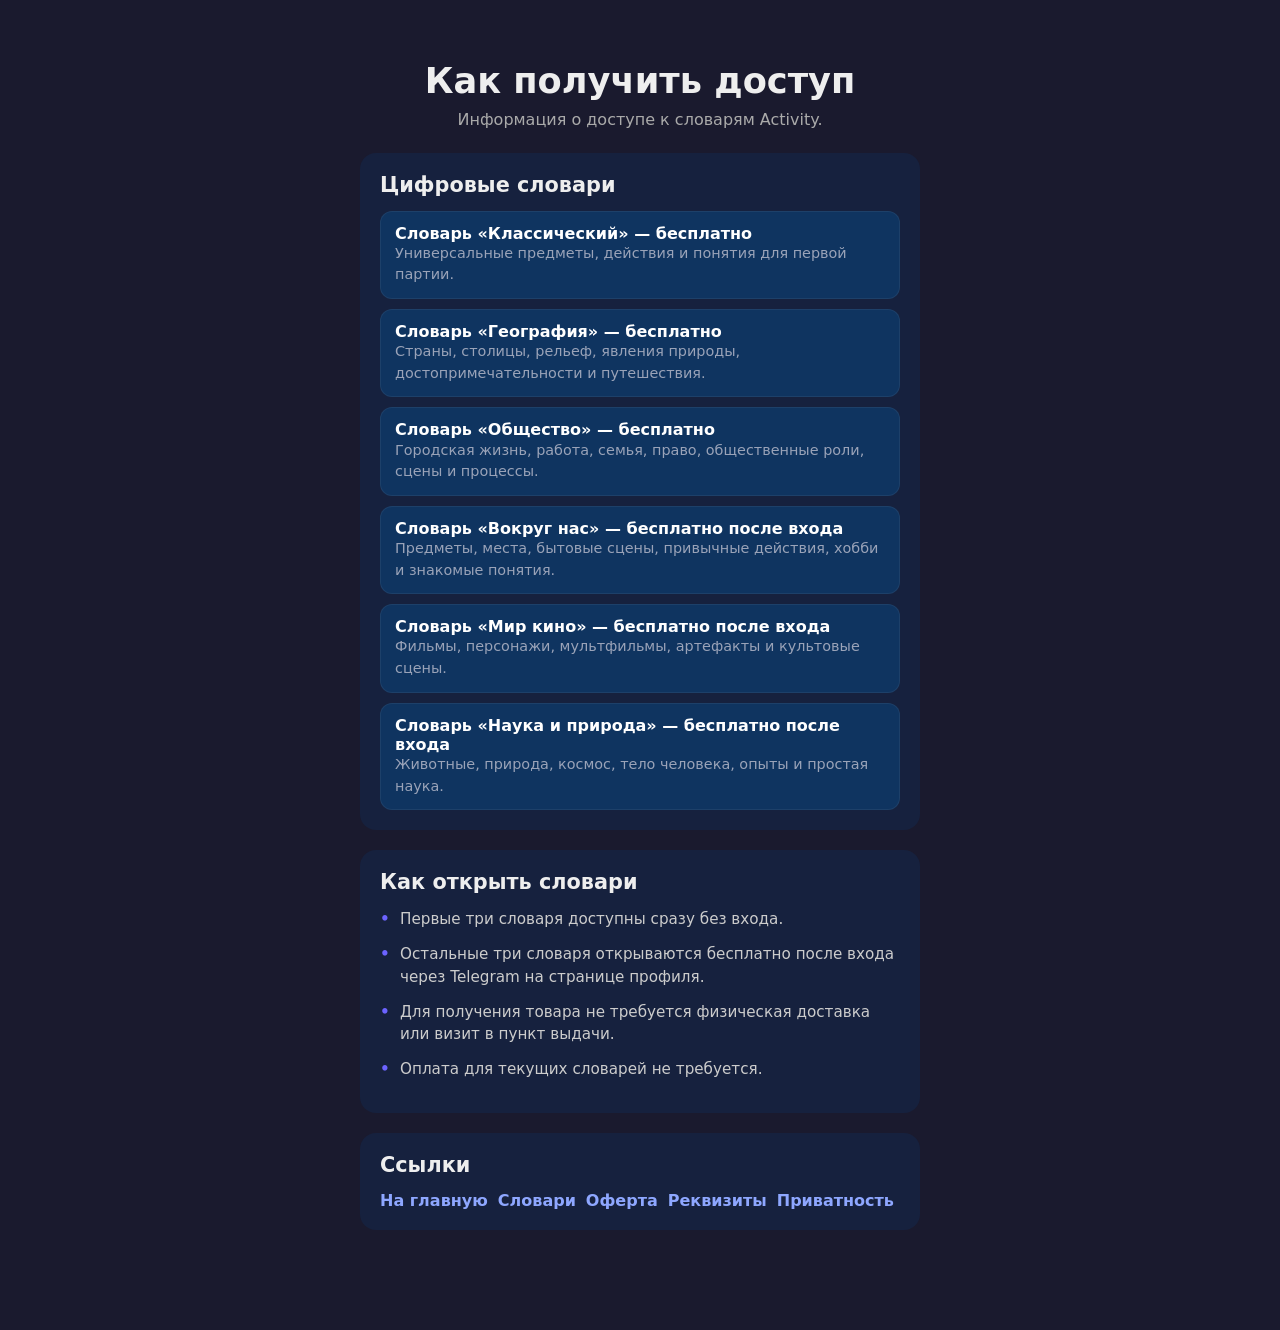
==== commit 8ed53087: "Improve quality foundation" ====
--- a/access/index.html
+++ b/access/index.html
@@ -77,6 +77,7 @@
         <a href="/dictionaries/" target="_self">Словари</a>
         <a href="/offer/" target="_self">Оферта</a>
         <a href="/requisites/" target="_self">Реквизиты</a>
+        <a href="/privacy/" target="_self">Приватность</a>
       </div>
     </section>
   </main>
--- a/style.css
+++ b/style.css
@@ -1,5 +1,7 @@
 *{box-sizing:border-box;margin:0;padding:0}
 body{font-family:'Segoe UI',system-ui,sans-serif;background:#1a1a2e;color:#eee;min-height:100vh;display:flex;align-items:flex-start;justify-content:center;padding:36px 0 56px}
+.skip-link{position:absolute;left:16px;top:12px;z-index:1000;transform:translateY(-160%);background:#fff;color:#10162b;border-radius:10px;padding:10px 14px;font-weight:900;text-decoration:none;box-shadow:0 8px 24px rgba(0,0,0,.35)}
+.skip-link:focus{transform:translateY(0)}
 .screen{width:100%;max-width:600px;padding:24px 20px;display:none}
 .screen.active{display:block}
 h1{font-size:2.2rem;font-weight:800;text-align:center;margin-bottom:8px}
@@ -9,6 +11,7 @@
 .seo-link-grid a,.keyword-cloud a,.text-link{color:#c8d3ff;text-decoration:none;font-weight:800}
 .seo-link-grid a:hover,.keyword-cloud a:hover,.text-link:hover{color:#fff;text-decoration:underline}
 .content-text{color:#c9d2e8;font-size:.95rem;line-height:1.65;margin-bottom:12px}
+code{background:rgba(142,167,255,.12);border:1px solid rgba(142,167,255,.18);border-radius:6px;color:#dbe3ff;padding:1px 5px;font-family:ui-monospace,SFMono-Regular,Menlo,Consolas,monospace;font-size:.9em}
 .seo-panel{border-top:1px solid rgba(255,255,255,.08);margin-top:28px;padding:18px 0 0}
 .seo-panel h2{font-size:1rem;color:#dbe3ff;margin-bottom:8px}
 .seo-panel p{font-size:.88rem;color:#8d96ad;line-height:1.55;margin-bottom:12px}
@@ -49,6 +52,9 @@
   border: 1px solid rgba(255,255,255,0.05);
 }
 .nav-item {
+  border: 0;
+  font-family: inherit;
+  background: transparent;
   padding: 8px 24px;
   border-radius: 999px;
   cursor: pointer;
@@ -66,6 +72,22 @@
   color: #eee;
   background: rgba(255,255,255,0.05);
 }
+button:focus-visible,
+a:focus-visible,
+input:focus-visible,
+.dict-card:focus-visible,
+.diff-card:focus-visible,
+.dict-info-trigger:focus-visible {
+  outline: 3px solid rgba(142,167,255,.95);
+  outline-offset: 3px;
+}
+.nav-item:focus-visible {
+  outline-offset: 2px;
+}
+.quick-start{display:grid;gap:8px;margin:-10px 0 20px}
+.quick-step{display:flex;align-items:flex-start;gap:10px;background:rgba(15,52,96,.74);border:1px solid rgba(142,167,255,.12);border-radius:12px;padding:10px 12px;color:#c9d2e8;font-size:.88rem;line-height:1.35}
+.quick-step strong{display:flex;align-items:center;justify-content:center;width:22px;height:22px;border-radius:50%;background:#6c63ff;color:#fff;font-size:.78rem;flex:0 0 auto}
+.turn-tip{margin:-4px 0 12px;color:#b9c2da;font-size:.9rem;line-height:1.45;text-align:center}
 
 /* Rules Section Styles */
 .rule-list {list-style:none;margin-top:10px}
@@ -195,7 +217,7 @@
 
 /* Card selection — difficulty only */
 .diff-grid{display:grid;grid-template-columns:1fr 1fr 1fr;gap:12px;margin-bottom:16px}
-.diff-card{background:#16213e;border:2px solid #2a2a4a;border-radius:16px;padding:20px 10px;text-align:center;cursor:pointer;transition:border-color .15s,transform .1s}
+.diff-card{display:block;width:100%;font-family:inherit;color:inherit;background:#16213e;border:2px solid #2a2a4a;border-radius:16px;padding:20px 10px;text-align:center;cursor:pointer;transition:border-color .15s,transform .1s}
 .diff-card:hover{border-color:#6c63ff;transform:scale(1.03)}
 .diff-card:active{transform:scale(.97)}
 .diff-pts{font-size:2rem;font-weight:900;margin-bottom:4px}
@@ -266,6 +288,9 @@
 .dict-select-btn:hover{filter:brightness(1.05);border-color:#8c84ff}
 .dict-select-btn:active{transform:translateY(1px)}
 .dict-state-pill{background:rgba(108,99,255,.16);border:1px solid rgba(108,99,255,.28);color:#cfc9ff}
+.dict-message{margin-top:10px;border:1px solid rgba(142,167,255,.22);background:rgba(142,167,255,.09);border-radius:10px;padding:10px 12px;color:#dbe3ff;font-size:.84rem;line-height:1.4}
+.dict-message.warning{border-color:rgba(245,158,11,.34);background:rgba(245,158,11,.11);color:#fde6bd}
+.dict-message.success{border-color:rgba(34,197,94,.32);background:rgba(34,197,94,.1);color:#c8f7d5}
 .product-note{margin-top:14px;padding-top:14px;border-top:1px solid rgba(255,255,255,.08)}
 .product-note p{font-size:.84rem;color:#b9c2da;line-height:1.45;margin-bottom:8px}
 .legal-links{display:flex;flex-wrap:wrap;gap:10px;margin-top:10px}
@@ -336,6 +361,7 @@
 .final-row:last-child{border-bottom:none}
 .final-row.winner-row{color:#22c55e;font-weight:700}
 .summary-card{background:#16213e;border-radius:16px;padding:18px;margin:16px 0;text-align:left}
+.summary-card.compact{margin:14px 0;padding:16px}
 .summary-grid{display:grid;grid-template-columns:repeat(2,minmax(0,1fr));gap:10px}
 .summary-metric{background:#0f3460;border:1px solid rgba(255,255,255,.06);border-radius:12px;padding:12px}
 .summary-metric-label{font-size:.72rem;color:#9aa3b8;text-transform:uppercase;letter-spacing:.05em;margin-bottom:6px}
@@ -370,8 +396,16 @@
 .highlights-list{display:grid;gap:10px;margin:16px 0}
 .inline-highlights{margin-top:14px}
 .highlight-card{background:#16213e;border:1px solid rgba(255,255,255,.06);border-radius:14px;padding:14px;text-align:left}
+.summary-card.compact .highlight-card{background:#0f3460}
 .highlight-label{font-size:.76rem;color:#9aa3b8;text-transform:uppercase;letter-spacing:.05em;margin-bottom:6px}
 .highlight-value{font-size:.98rem;font-weight:800;color:#fff;line-height:1.35}
+.summary-details{margin:14px 0 18px;text-align:left}
+.summary-details summary{cursor:pointer;list-style:none;background:#16213e;border:1px solid rgba(255,255,255,.08);border-radius:14px;padding:14px 16px;color:#dbe3ff;font-weight:900}
+.summary-details summary::-webkit-details-marker{display:none}
+.summary-details summary::after{content:'+';float:right;color:#8ea7ff;font-weight:900}
+.summary-details[open] summary{border-radius:14px 14px 0 0}
+.summary-details[open] summary::after{content:'-'}
+.summary-details-body{background:#121b36;border:1px solid rgba(255,255,255,.08);border-top:0;border-radius:0 0 14px 14px;padding:2px 14px 14px}
 .game-details-winner{font-size:1.6rem;font-weight:900;color:#fff;text-align:center;margin-bottom:10px}
 .points-col,.player-points{font-weight:900;color:#fff}
 
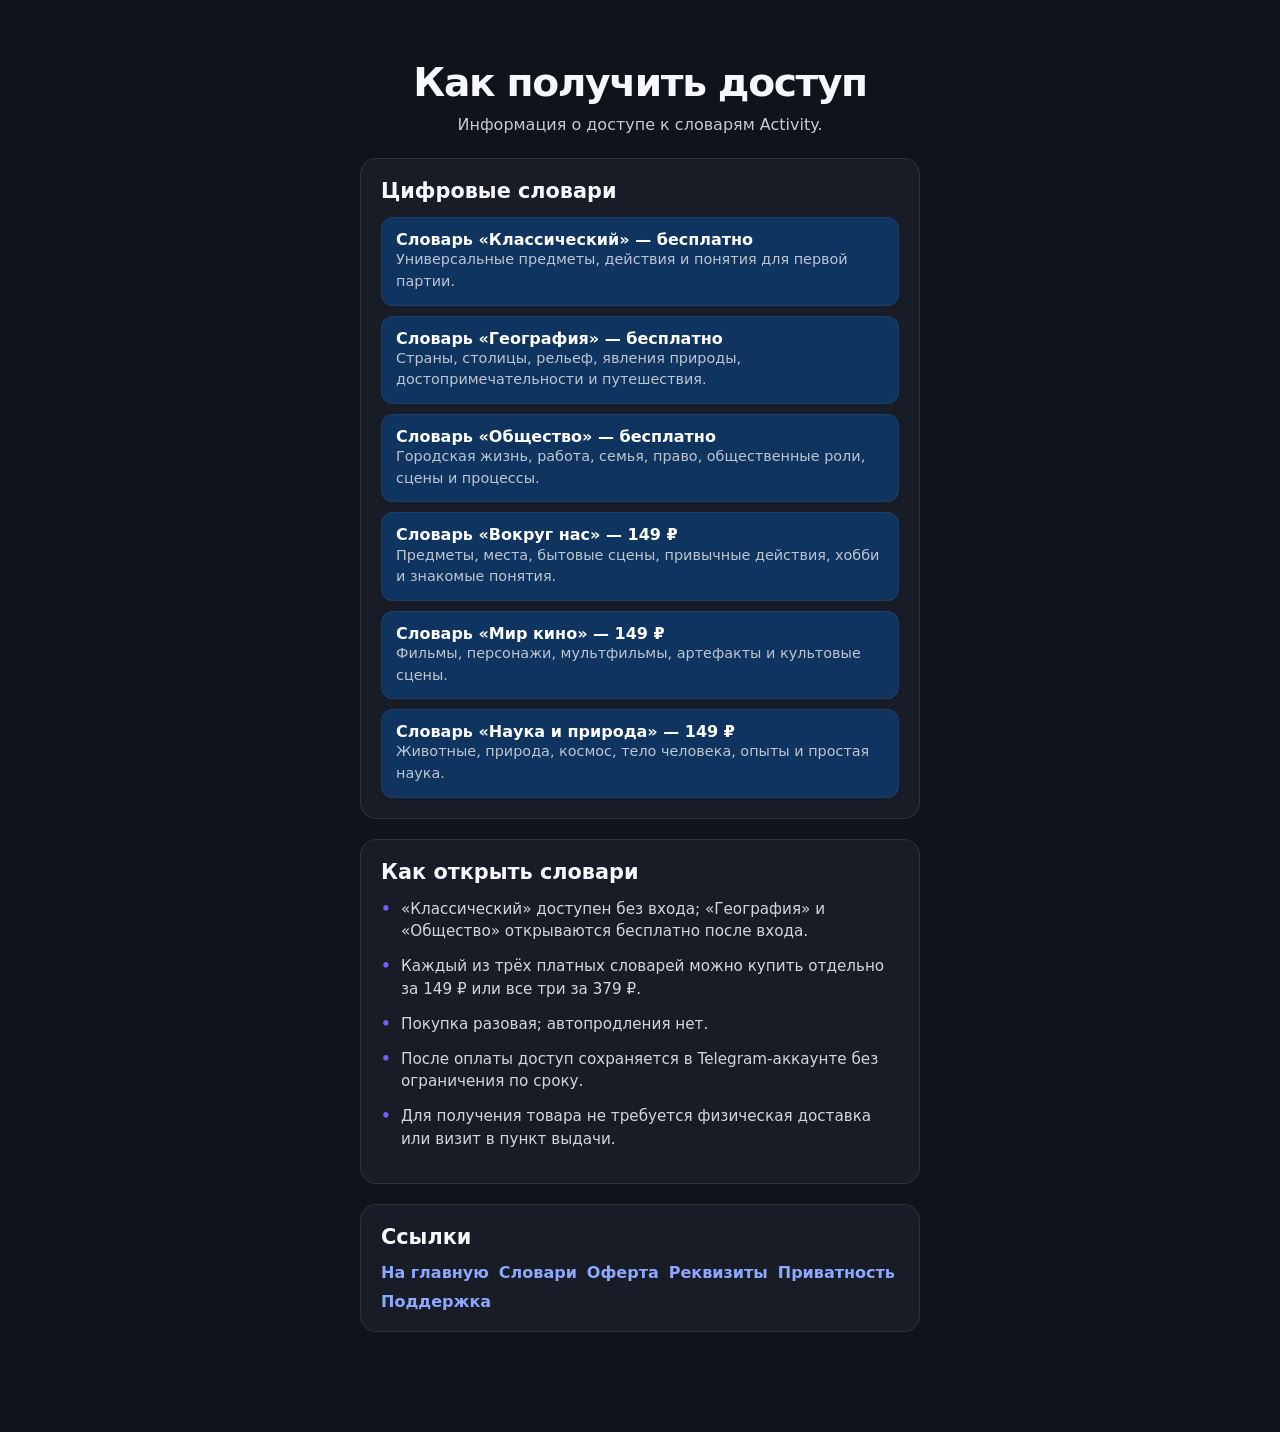
==== commit 1103dc99: "Finalize one-time dictionary purchases" ====
--- a/access/index.html
+++ b/access/index.html
@@ -16,12 +16,12 @@
   </script>
   <!-- /Yandex.Metrika counter -->
   <title>Как получить доступ — словари Активити Онлайн</title>
-  <meta name="description" content="Как получить доступ к цифровым словарям Активити Онлайн: открытые словари и бесплатные словари после входа через Telegram.">
+  <meta name="description" content="Как получить доступ к словарям Активити Онлайн: бесплатные наборы, разовая покупка и комплект.">
   <link rel="canonical" href="https://activity-game.ru/access/">
   <meta property="og:type" content="website">
   <meta property="og:url" content="https://activity-game.ru/access/">
   <meta property="og:title" content="Как получить доступ — словари Активити Онлайн">
-  <meta property="og:description" content="Открытые словари и бесплатные словари после входа через Telegram в Активити Онлайн.">
+  <meta property="og:description" content="Бесплатные словари, разовая покупка и комплект из трёх словарей в Активити Онлайн.">
   <link rel="stylesheet" href="/style.css">
 </head>
 <body>
@@ -46,15 +46,15 @@
           <p class="stats-empty">Городская жизнь, работа, семья, право, общественные роли, сцены и процессы.</p>
         </div>
         <div class="game-item">
-          <div class="game-winner">Словарь «Вокруг нас» — бесплатно после входа</div>
+          <div class="game-winner">Словарь «Вокруг нас» — 149 ₽</div>
           <p class="stats-empty">Предметы, места, бытовые сцены, привычные действия, хобби и знакомые понятия.</p>
         </div>
         <div class="game-item">
-          <div class="game-winner">Словарь «Мир кино» — бесплатно после входа</div>
+          <div class="game-winner">Словарь «Мир кино» — 149 ₽</div>
           <p class="stats-empty">Фильмы, персонажи, мультфильмы, артефакты и культовые сцены.</p>
         </div>
         <div class="game-item">
-          <div class="game-winner">Словарь «Наука и природа» — бесплатно после входа</div>
+          <div class="game-winner">Словарь «Наука и природа» — 149 ₽</div>
           <p class="stats-empty">Животные, природа, космос, тело человека, опыты и простая наука.</p>
         </div>
       </div>
@@ -63,10 +63,11 @@
     <section class="section">
       <h2>Как открыть словари</h2>
       <ul class="rule-list">
-        <li>Первые три словаря доступны сразу без входа.</li>
-        <li>Остальные три словаря открываются бесплатно после входа через Telegram на странице профиля.</li>
+        <li>«Классический» доступен без входа; «География» и «Общество» открываются бесплатно после входа.</li>
+        <li>Каждый из трёх платных словарей можно купить отдельно за 149 ₽ или все три за 379 ₽.</li>
+        <li>Покупка разовая; автопродления нет.</li>
+        <li>После оплаты доступ сохраняется в Telegram‑аккаунте без ограничения по сроку.</li>
         <li>Для получения товара не требуется физическая доставка или визит в пункт выдачи.</li>
-        <li>Оплата для текущих словарей не требуется.</li>
       </ul>
     </section>
 
@@ -78,6 +79,7 @@
         <a href="/offer/" target="_self">Оферта</a>
         <a href="/requisites/" target="_self">Реквизиты</a>
         <a href="/privacy/" target="_self">Приватность</a>
+        <a href="/support/" target="_self">Поддержка</a>
       </div>
     </section>
   </main>
--- a/style.css
+++ b/style.css
@@ -1,13 +1,13 @@
 *{box-sizing:border-box;margin:0;padding:0}
-body{font-family:'Segoe UI',system-ui,sans-serif;background:#1a1a2e;color:#eee;min-height:100vh;display:flex;align-items:flex-start;justify-content:center;padding:36px 0 56px}
+body{font-family:Inter,'Segoe UI',system-ui,-apple-system,sans-serif;background:#10131a;color:#f7f8fb;min-height:100vh;display:flex;align-items:flex-start;justify-content:center;padding:36px 0 56px;-webkit-font-smoothing:antialiased}
 .skip-link{position:absolute;left:16px;top:12px;z-index:1000;transform:translateY(-160%);background:#fff;color:#10162b;border-radius:10px;padding:10px 14px;font-weight:900;text-decoration:none;box-shadow:0 8px 24px rgba(0,0,0,.35)}
 .skip-link:focus{transform:translateY(0)}
 .screen{width:100%;max-width:600px;padding:24px 20px;display:none}
 .screen.active{display:block}
-h1{font-size:2.2rem;font-weight:800;text-align:center;margin-bottom:8px}
-.screen-title{font-size:2.2rem;font-weight:800;text-align:center;margin-bottom:8px}
+h1{font-size:clamp(2rem,7vw,2.45rem);font-weight:850;letter-spacing:-.035em;text-align:center;margin-bottom:8px}
+.screen-title{font-size:clamp(2rem,7vw,2.45rem);font-weight:850;letter-spacing:-.035em;text-align:center;margin-bottom:8px}
 h2{font-size:1.3rem;font-weight:700;margin-bottom:14px}
-.subtitle{text-align:center;color:#aaa;margin:0 auto 22px;max-width:520px;line-height:1.35}
+.subtitle{text-align:center;color:#c3cad5;margin:0 auto 22px;max-width:520px;line-height:1.45}
 .seo-link-grid a,.keyword-cloud a,.text-link{color:#c8d3ff;text-decoration:none;font-weight:800}
 .seo-link-grid a:hover,.keyword-cloud a:hover,.text-link:hover{color:#fff;text-decoration:underline}
 .content-text{color:#c9d2e8;font-size:.95rem;line-height:1.65;margin-bottom:12px}
@@ -23,7 +23,7 @@
 .brand-note{color:#8d96ad !important;font-size:.78rem !important;line-height:1.5 !important;margin-top:16px !important;margin-bottom:0 !important}
 .content-page{max-width:760px}
 .content-page .btn-primary{max-width:340px;margin:0 auto 20px}
-.number-list{margin-left:20px;color:#ccc;line-height:1.55}
+.number-list{margin-left:20px;color:#d1d6de;line-height:1.55}
 .number-list li{margin-bottom:10px;padding-left:4px}
 .info-grid{display:grid;grid-template-columns:repeat(3,minmax(0,1fr));gap:10px}
 .info-tile,.word-example,.dictionary-row{background:#0f3460;border:1px solid rgba(255,255,255,.07);border-radius:12px;padding:14px}
@@ -33,7 +33,7 @@
 .keyword-cloud a{background:#0f3460;border:1px solid rgba(142,167,255,.18);border-radius:999px;padding:8px 11px;font-size:.86rem}
 .word-example-grid{display:grid;grid-template-columns:repeat(3,minmax(0,1fr));gap:10px}
 .word-example span{display:inline-block;color:#8ea7ff;font-size:.75rem;font-weight:900;text-transform:uppercase;letter-spacing:.05em;margin-bottom:7px}
-.word-example em{display:block;color:#9aa3b8;font-size:.84rem;line-height:1.4;font-style:normal}
+.word-example em{display:block;color:#bdc5d1;font-size:.84rem;line-height:1.4;font-style:normal}
 .dictionary-list{display:grid;gap:10px}
 .comparison-table{display:grid;gap:1px;background:rgba(255,255,255,.08);border-radius:12px;overflow:hidden}
 .comparison-table>div{display:grid;grid-template-columns:.8fr 1.3fr 1.3fr;gap:1px;background:rgba(255,255,255,.08)}
@@ -43,13 +43,13 @@
 /* Navigation Pill */
 .nav-pill {
   display: flex;
-  background: #16213e;
+  background: #171c26;
   padding: 4px;
   border-radius: 999px;
   margin: 0 auto 24px;
   width: fit-content;
   max-width: 100%;
-  border: 1px solid rgba(255,255,255,0.05);
+  border: 1px solid #2c3441;
 }
 .nav-item {
   border: 0;
@@ -61,7 +61,7 @@
   font-size: 0.95rem;
   font-weight: 700;
   transition: all 0.2s;
-  color: #888;
+  color: #bdc5d1;
 }
 .nav-item.active {
   background: #6c63ff;
@@ -84,33 +84,29 @@
 .nav-item:focus-visible {
   outline-offset: 2px;
 }
-.quick-start{display:grid;gap:8px;margin:-10px 0 20px}
-.quick-step{display:flex;align-items:flex-start;gap:10px;background:rgba(15,52,96,.74);border:1px solid rgba(142,167,255,.12);border-radius:12px;padding:10px 12px;color:#c9d2e8;font-size:.88rem;line-height:1.35}
-.quick-step strong{display:flex;align-items:center;justify-content:center;width:22px;height:22px;border-radius:50%;background:#6c63ff;color:#fff;font-size:.78rem;flex:0 0 auto}
-.turn-tip{margin:-4px 0 12px;color:#b9c2da;font-size:.9rem;line-height:1.45;text-align:center}
-
 /* Rules Section Styles */
 .rule-list {list-style:none;margin-top:10px}
-.rule-list li {margin-bottom:12px;padding-left:20px;position:relative;color:#ccc;line-height:1.5;font-size:0.95rem}
+.rule-list li {margin-bottom:12px;padding-left:20px;position:relative;color:#d1d6de;line-height:1.5;font-size:0.95rem}
 .rule-list li::before {content:'•';color:#6c63ff;position:absolute;left:0;font-weight:bold}
 .highlight {color:#fff;font-weight:600}
 
 /* Buttons */
 .btn{display:flex;align-items:center;justify-content:center;gap:8px;padding:14px 20px;border:none;border-radius:14px;font-size:1rem;font-weight:700;cursor:pointer;transition:transform .1s;width:100%;margin-bottom:10px}
+.btn-icon{width:20px;height:20px;fill:none;stroke:currentColor;stroke-width:2;stroke-linecap:round;stroke-linejoin:round;flex:0 0 auto}
 .btn:active{transform:scale(.97)}
 .btn-primary{background:#6c63ff;color:#fff}
 .btn-success{background:#22c55e;color:#fff;font-size:1.15rem;padding:18px}
 .btn-fail{background:#ef4444;color:#fff;font-size:1.15rem;padding:18px}
 .btn-danger{background:#ef4444;color:#fff}
-.btn-secondary{background:#374151;color:#eee}
+.btn-secondary{background:#29313d;color:#f7f8fb;border:1px solid #3a4452}
 .btn-sm{padding:8px 14px;font-size:.85rem;width:auto;border-radius:8px;margin-bottom:0}
 .btn-row{display:flex;gap:10px;margin-bottom:10px}
 .btn-row .btn{margin-bottom:0}
 
 /* Setup */
-.section{background:#16213e;border-radius:16px;padding:20px;margin-bottom:20px}
+.section{background:#171c26;border:1px solid #2c3441;border-radius:16px;padding:20px;margin-bottom:20px}
 .account-section{display:flex;flex-direction:column;gap:14px}
-.account-card{background:#0f3460;border:1px solid rgba(255,255,255,.08);border-radius:14px;padding:14px}
+.account-card{background:#1d2430;border:1px solid #313a48;border-radius:14px;padding:14px}
 .account-state{display:flex;align-items:center;gap:12px}
 .account-state{margin-bottom:12px}
 .account-avatar{width:48px;height:48px;border-radius:50%;display:flex;align-items:center;justify-content:center;background:#6c63ff;color:#fff;font-weight:800;font-size:.95rem;flex-shrink:0;overflow:hidden}
@@ -118,13 +114,23 @@
 .account-avatar img{width:100%;height:100%;object-fit:cover}
 .account-copy{min-width:0}
 .account-name{font-size:1rem;font-weight:800;color:#fff;line-height:1.2}
-.account-meta{font-size:.85rem;color:#9aa3b8;line-height:1.4;margin-top:4px}
-.account-subtitle{color:#9aa3b8;font-size:.9rem;line-height:1.45}
+.account-meta{font-size:.85rem;color:#bdc5d1;line-height:1.4;margin-top:4px}
+.account-subtitle{color:#bdc5d1;font-size:.9rem;line-height:1.45}
 .account-actions{display:flex;align-items:center;justify-content:space-between;gap:10px}
 .profile-actions{margin-top:4px}
 .account-login-area{display:flex;justify-content:flex-start;min-height:40px}
 .account-login-area:empty{display:none}
-.account-note{font-size:.82rem;color:#9aa3b8;line-height:1.45}
+.account-note{font-size:.82rem;color:#bdc5d1;line-height:1.45}
+.purchase-card{background:#1d2430;border:1px solid #3b4657;border-radius:14px;padding:16px}
+.purchase-head{display:flex;align-items:flex-start;justify-content:space-between;gap:14px;margin-bottom:14px}
+.purchase-eyebrow{font-size:.72rem;font-weight:850;letter-spacing:.04em;text-transform:uppercase;color:#b8b0ff;margin-bottom:5px}
+.purchase-price{font-size:1.35rem;font-weight:900;color:#fff;line-height:1.15}
+.purchase-price span{font-size:.8rem;font-weight:700;color:#c7cdd6;text-decoration:line-through;text-decoration-thickness:1px}
+.purchase-head p{font-size:.84rem;color:#d1d6de;margin-top:6px;max-width:330px;line-height:1.4}
+.purchase-status{display:inline-flex;align-items:center;border-radius:999px;background:#293142;border:1px solid #465164;color:#f1f3f6;padding:6px 9px;font-size:.72rem;font-weight:800;white-space:nowrap}
+.purchase-action{margin:0}
+.purchase-action:disabled{opacity:.52;cursor:not-allowed;transform:none}
+.purchase-note{font-size:.78rem;color:#c7cdd6;line-height:1.4;margin-top:9px}
 .telegram-login-stack{display:flex;flex-direction:column;align-items:flex-start;gap:10px}
 .telegram-switch-btn{background:transparent;border:1px solid rgba(142,167,255,.4);color:#c8d3ff}
 .telegram-switch-btn:hover{border-color:#8ea7ff;color:#fff}
@@ -132,29 +138,30 @@
 .account-logout{flex-shrink:0;margin-bottom:0}
 .stats-grid{display:grid;grid-template-columns:repeat(2,minmax(0,1fr));gap:10px;margin-bottom:14px}
 .stat-card{background:#0f3460;border:1px solid rgba(255,255,255,.06);border-radius:12px;padding:14px}
-.stat-label{font-size:.78rem;color:#9aa3b8;text-transform:uppercase;letter-spacing:.05em;margin-bottom:8px}
+.stat-label{font-size:.78rem;color:#bdc5d1;text-transform:uppercase;letter-spacing:.05em;margin-bottom:8px}
 .stat-value{font-size:1.7rem;font-weight:900;color:#fff;line-height:1}
 .stats-subtitle{font-size:.88rem;font-weight:800;color:#fff;margin:16px 0 10px}
-.stats-empty{font-size:.9rem;color:#9aa3b8;line-height:1.5}
+.stats-empty{font-size:.9rem;color:#bdc5d1;line-height:1.5}
 .games-list{display:flex;flex-direction:column;gap:10px}
 .game-item{background:#0f3460;border:1px solid rgba(255,255,255,.06);border-radius:12px;padding:12px 14px}
 .game-item.clickable{cursor:pointer;transition:transform .12s,border-color .12s,background .12s}
 .game-item.clickable:hover{transform:translateY(-1px);border-color:rgba(108,99,255,.35);background:#133d6b}
 .game-item-head{display:flex;align-items:flex-start;justify-content:space-between;gap:12px;margin-bottom:8px}
 .game-winner{font-weight:800;color:#fff;line-height:1.2}
-.game-date{font-size:.8rem;color:#9aa3b8;flex-shrink:0}
+.game-date{font-size:.8rem;color:#bdc5d1;flex-shrink:0}
 .game-meta{display:flex;flex-wrap:wrap;gap:6px}
 .game-tag{background:#16213e;border-radius:999px;padding:4px 8px;font-size:.76rem;color:#b9c2da}
 .game-open{margin-top:10px;font-size:.8rem;font-weight:700;color:#8ea7ff}
 .requisites-link{color:#8ea7ff;font-weight:700;word-break:break-word}
 .requisites-link:hover{color:#c8d3ff}
-.team-block{background:#0f3460;border-radius:12px;padding:14px;margin-bottom:10px;border-left:4px solid #6c63ff}
+.team-block{background:#1d2430;border:1px solid #343e4d;border-radius:12px;padding:14px;margin-bottom:10px}
 .team-header{display:flex;align-items:center;gap:10px}
-.team-name-input{background:transparent;border:none;border-bottom:2px solid #6c63ff;color:#fff;font-size:1rem;font-weight:700;padding:4px 0;outline:none;flex:1}
+.team-color-dot{width:10px;height:10px;border-radius:50%;flex:0 0 auto;box-shadow:0 0 0 3px rgba(255,255,255,.08)}
+.team-name-input{background:transparent;border:none;color:#fff;font-size:1rem;font-weight:750;padding:4px 0;outline:none;flex:1;min-width:0}
 .add-team-btn{background:none;border:2px dashed #6c63ff;color:#6c63ff;border-radius:12px;padding:12px;width:100%;cursor:pointer;font-size:.95rem;font-weight:600}
 .add-team-btn:hover{background:#6c63ff22}
 .setting-row{display:flex;align-items:center;justify-content:space-between;margin-bottom:14px}
-.setting-row label{font-size:.95rem;color:#bbb;display:flex;align-items:center;gap:8px}
+.setting-row label{font-size:.95rem;color:#d1d6de;display:flex;align-items:center;gap:8px}
 /* Time slider */
 .time-slider-wrap{display:flex;align-items:center;gap:12px;min-width:220px;justify-content:flex-end}
 #turn-time{-webkit-appearance:none;appearance:none;width:150px;height:6px;border-radius:999px;background:rgba(108,99,255,.22);outline:none}
@@ -175,30 +182,48 @@
 .tooltip-trigger:hover .tooltip-text{visibility:visible !important;opacity:1 !important}
 
 /* Board */
-.board-wrap{background:#16213e;border-radius:16px;padding:14px;margin-bottom:16px}
-.board-info{font-size:.82rem;color:#aaa;margin-bottom:10px;display:flex;flex-wrap:wrap;gap:6px}
-.board-team-label{display:flex;align-items:center;gap:5px}
+.board-wrap{background:#171c26;border:1px solid #2c3441;border-radius:16px;padding:14px;margin-bottom:16px}
+.board-info{font-size:.82rem;margin-bottom:12px;display:flex;flex-wrap:wrap;gap:7px}
+.board-team-label{display:inline-flex;align-items:center;gap:7px;background:#202733;border:1px solid #343e4d;border-radius:999px;padding:6px 9px;color:#f3f5f8;min-width:0}
+.board-team-dot{width:9px;height:9px;border-radius:50%;display:inline-block;flex:0 0 auto}
+.board-team-name{font-weight:700;overflow:hidden;text-overflow:ellipsis;white-space:nowrap;max-width:150px}
+.board-team-position{color:#fff;font-weight:850;font-variant-numeric:tabular-nums}
 .board-grid{display:grid;gap:4px}
-.board-cell{position:relative;border-radius:8px;display:flex;flex-direction:column;align-items:center;justify-content:center;aspect-ratio:1;overflow:hidden;min-height:0}
+.board-cell{position:relative;container-type:inline-size;border-radius:10px;display:flex;flex-direction:column;align-items:center;justify-content:center;aspect-ratio:1;overflow:hidden;min-height:0;border:1px solid rgba(255,255,255,.05);box-shadow:inset 0 -10px 18px rgba(0,0,0,.12)}
 .board-cell.mode-e{background:#3d3180}
 .board-cell.mode-a{background:#7a1e1e}
 .board-cell.mode-d{background:#7a5500}
-.board-cell.fin-cell{background:#1a3d28;border:2px dashed #22c55e}
+.board-cell.start-cell{box-shadow:inset 0 0 0 1px rgba(255,255,255,.24), inset 0 -10px 18px rgba(0,0,0,.12)}
+.board-cell.fin-cell{background:linear-gradient(180deg,#24513a,#173a2a);border:1px solid rgba(34,197,94,.58);box-shadow:inset 0 0 0 1px rgba(34,197,94,.22), inset 0 -10px 18px rgba(0,0,0,.14)}
 .board-cell.empty{background:transparent}
 /* строки и разделители змейки */
 .board-rows{display:flex;flex-direction:column}
-.board-row{display:grid;grid-template-columns:repeat(7,1fr);gap:4px}
-.board-sep{display:grid;grid-template-columns:repeat(7,1fr);gap:0;margin:3px 0}
-.sep-seg{height:4px;border-radius:2px;background:rgba(255,255,255,.28)}
-.sep-seg.open{background:transparent}
-.cn{font-size:.6rem;font-weight:700;color:rgba(255,255,255,.55);line-height:1;margin-bottom:2px}
-.board-cell.current{outline:3px solid #fff;outline-offset:-2px;z-index:1}
+.board-row{display:grid;grid-template-columns:repeat(7,1fr);gap:5px}
+.board-turn{height:18px;display:grid;grid-template-columns:repeat(7,1fr);gap:5px;align-items:center;margin:1px 0}
+.board-turn span{width:100%;height:16px;border-radius:8px;display:flex;align-items:center;justify-content:center;background:#253259;border:1px solid rgba(142,167,255,.28);color:#dbe3ff;box-shadow:0 4px 10px rgba(0,0,0,.18)}
+.board-turn svg{width:12px;height:12px;display:block;overflow:visible;fill:none;stroke:currentColor;stroke-width:2;stroke-linecap:round;stroke-linejoin:round;transform:translateY(1px)}
+.turn-right .turn-down{grid-column:7;justify-self:center}
+.turn-left .turn-down{grid-column:1;justify-self:center}
+.cn{position:relative;z-index:2;font-size:clamp(.84rem,3.1vw,1.05rem);font-weight:900;color:rgba(255,255,255,.86);line-height:1;text-shadow:0 1px 4px rgba(0,0,0,.28)}
+.cell-caption{position:absolute;z-index:3;top:6px;left:50%;transform:translateX(-50%);font-size:.5rem;font-weight:900;line-height:1;color:rgba(255,255,255,.62);text-transform:uppercase;letter-spacing:.04em;white-space:nowrap}
+.fin-cell .cell-caption{top:6px;color:#c7f9dc;font-size:.48rem;letter-spacing:0}
+.fin-cell .cn{color:#f0fff5}
+.board-cell.current{outline:4px solid #fff;outline-offset:-2px;z-index:3}
 .board-cell.current .cn{color:#fff}
-.tokens{display:flex;flex-wrap:wrap;gap:2px;justify-content:center;align-items:center}
-.tok{width:9px;height:9px;border-radius:50%;flex-shrink:0;border:1px solid rgba(0,0,0,.3)}
-.board-legend{display:flex;gap:12px;margin-top:10px;flex-wrap:wrap}
-.leg{display:flex;align-items:center;gap:5px;font-size:.75rem;color:#aaa}
-.leg-dot{width:12px;height:12px;border-radius:4px;flex-shrink:0}
+.tokens{--tok-size:10px;position:absolute;z-index:1;left:4px;right:4px;bottom:6px;display:flex;flex-wrap:wrap;gap:2px;justify-content:center;align-items:center;font-size:var(--tok-size)}
+.tokens-count-1{--tok-size:clamp(13px,24cqw,18px)}
+.tokens-count-2{--tok-size:clamp(12px,22cqw,17px)}
+.tokens-count-3{--tok-size:clamp(11px,20cqw,16px)}
+.tokens-count-4{--tok-size:clamp(10px,18cqw,15px)}
+.tokens-count-5{--tok-size:clamp(9px,16cqw,13px)}
+.tokens-count-6{--tok-size:clamp(8px,14cqw,12px)}
+.tok{width:1em;height:1em;border-radius:50%;flex-shrink:0;border:1px solid rgba(0,0,0,.35);box-shadow:0 1px 4px rgba(0,0,0,.28)}
+.tokens-cluster{left:50%;right:auto;top:56%;bottom:auto;width:0;height:0;display:block;transform:translate(-50%,-50%)}
+.start-cell .tokens-cluster,.fin-cell .tokens-cluster{top:60%}
+.tokens-cluster .tok{position:absolute;left:0;top:0;border-width:1px;transform:translate(calc(-50% + var(--tx)),calc(-50% + var(--ty)))}
+.board-legend{display:grid;grid-template-columns:repeat(3,minmax(0,1fr));gap:6px;margin-top:12px}
+.leg{display:flex;align-items:center;justify-content:center;gap:7px;min-width:0;border:1px solid #343e4d;border-radius:9px;padding:8px 6px;font-size:.78rem;font-weight:700;color:#e6e9ee;background:#202733}
+.leg-dot{width:10px;height:10px;border-radius:3px;flex-shrink:0}
 
 /* Mode pill */
 .mode-pill{display:inline-flex;align-items:center;gap:6px;border-radius:999px;padding:5px 14px;font-size:.9rem;font-weight:700}
@@ -209,11 +234,11 @@
 /* Turn start */
 .turn-header{text-align:center;margin-bottom:20px}
 .team-badge{display:inline-block;border-radius:999px;padding:7px 22px;font-weight:700;font-size:1.1rem;color:#fff;margin-bottom:5px}
-.cell-label{font-size:.88rem;color:#aaa}
+.cell-label{font-size:.88rem;color:#bdc5d1}
 .mode-block{text-align:center;margin:12px 0 18px}
 .mode-icon-big{font-size:3.5rem;display:block;margin-bottom:8px}
 .mode-name-big{font-size:1.7rem;font-weight:800;margin-bottom:6px}
-.mode-hint{color:#aaa;font-size:.92rem;max-width:320px;margin:0 auto;line-height:1.5}
+.mode-hint{color:#bdc5d1;font-size:.92rem;max-width:320px;margin:0 auto;line-height:1.5}
 
 /* Card selection — difficulty only */
 .diff-grid{display:grid;grid-template-columns:1fr 1fr 1fr;gap:12px;margin-bottom:16px}
@@ -224,8 +249,8 @@
 .diff-pts.easy{color:#22c55e}
 .diff-pts.medium{color:#f59e0b}
 .diff-pts.hard{color:#ef4444}
-.diff-label{font-size:.8rem;font-weight:600;color:#aaa;margin-bottom:6px}
-.diff-moves{font-size:.75rem;color:#555}
+.diff-label{font-size:.8rem;font-weight:600;color:#bdc5d1;margin-bottom:6px}
+.diff-moves{font-size:.75rem;color:#9da7b6}
 
 /* Preview */
 .preview-body{text-align:center;padding:10px 0}
@@ -251,9 +276,9 @@
 @keyframes pulse{from{opacity:1}to{opacity:.4}}
 .word-card{background:#16213e;border-radius:20px;padding:36px 24px;text-align:center;margin-bottom:14px;min-height:150px;display:flex;align-items:center;justify-content:center}
 .word-text{font-size:2.4rem;font-weight:900;letter-spacing:-1px;line-height:1.1;overflow-wrap:anywhere}
-.pts-hint{color:#aaa;font-size:.85rem;text-align:center;margin-bottom:14px}
+.pts-hint{color:#bdc5d1;font-size:.85rem;text-align:center;margin-bottom:14px}
 .pos-row{display:flex;gap:6px;flex-wrap:wrap;margin-top:8px}
-.pos-badge{background:#16213e;border-radius:8px;padding:4px 10px;font-size:.82rem;color:#aaa}
+.pos-badge{background:#16213e;border-radius:8px;padding:4px 10px;font-size:.82rem;color:#bdc5d1}
 
 /* Tooltip */
 .tooltip-trigger{position:relative;display:inline-flex;align-items:center;justify-content:center;width:18px;height:18px;background:#6c63ff;color:#fff;border-radius:50%;font-size:.7rem;cursor:help}
@@ -261,29 +286,31 @@
 .tooltip-trigger:hover .tooltip-text{visibility:visible;opacity:1}
 
 /* Dictionary selection */
-.dict-grid{display:grid;grid-template-columns:repeat(auto-fill, minmax(130px, 1fr));gap:8px}
-.dict-card{background:#0f3460;border:2px solid #1e2d4a;border-radius:12px;padding:10px;cursor:pointer;position:relative;transition:border-color .15s,opacity .15s,transform .15s;user-select:none;text-align:center;z-index:0}
+.dict-grid{display:grid;grid-template-columns:repeat(2,minmax(0,1fr));gap:10px}
+.dict-card{background:#1d2430;border:1px solid #343e4d;border-radius:12px;padding:14px;cursor:pointer;position:relative;transition:border-color .15s,background .15s,transform .15s;user-select:none;text-align:left;z-index:0}
 .dict-card:hover:not(.locked){border-color:#6c63ff}
-.dict-card.selected{border-color:#6c63ff;background:#16213e}
+.dict-card.selected{border-color:#756cff;background:#22243d;box-shadow:inset 0 0 0 1px #756cff}
 .dict-card.locked{opacity:.82;cursor:default}
 .dict-card:hover,
 .dict-card:focus-within{z-index:30}
-.dict-icon{font-size:1.4rem;line-height:1;margin-bottom:4px}
-.dict-name{font-weight:800;font-size:.85rem;margin-bottom:1px}
-.dict-sub-row{display:flex;align-items:center;justify-content:center;gap:6px;min-height:1.4em;margin-bottom:8px}
-.dict-sub{font-size:.7rem;color:#aaa;line-height:1.2}
+.dict-icon{display:flex;align-items:center;justify-content:center;width:34px;height:34px;border-radius:9px;background:#293142;color:#bdb8ff;margin-bottom:12px}
+.dict-icon svg{width:22px;height:22px;fill:none;stroke:currentColor;stroke-width:1.7;stroke-linecap:round;stroke-linejoin:round}
+.dict-name{font-weight:800;font-size:.95rem;line-height:1.25;margin-bottom:3px}
+.dict-sub-row{display:flex;align-items:center;justify-content:flex-start;gap:6px;min-height:1.4em;margin-bottom:10px}
+.dict-sub{font-size:.78rem;color:#bdc5d1;line-height:1.3}
 .dict-info-trigger{position:relative;display:inline-flex;align-items:center;justify-content:center;width:16px;height:16px;border-radius:50%;background:rgba(108,99,255,.18);border:1px solid rgba(108,99,255,.38);color:#dbe3ff;font-size:.62rem;font-weight:800;cursor:help;flex:0 0 auto}
 .dict-info-trigger:focus .dict-info-tooltip,
 .dict-info-trigger:hover .dict-info-tooltip{visibility:visible;opacity:1}
 .dict-info-tooltip{visibility:hidden;opacity:0;transition:opacity .18s ease;position:absolute;z-index:40;left:50%;top:calc(100% + 10px);transform:translateX(-50%);width:210px;padding:10px 12px;border-radius:12px;background:rgba(8,15,32,.98);border:1px solid rgba(142,167,255,.18);box-shadow:0 14px 28px rgba(0,0,0,.34);color:#eef2ff;font-size:.75rem;line-height:1.45;font-weight:500;text-align:left;pointer-events:none}
 .dict-info-tooltip::before{content:"";position:absolute;left:50%;top:-6px;transform:translateX(-50%) rotate(45deg);width:12px;height:12px;background:rgba(8,15,32,.98);border-left:1px solid rgba(142,167,255,.18);border-top:1px solid rgba(142,167,255,.18)}
-.dict-words{font-size:.65rem;color:#6c63ff;font-weight:600}
-.dict-badge{position:absolute;top:6px;right:6px;background:#2a2a4a;border-radius:6px;padding:1px 6px;font-size:.65rem;color:#888;font-weight:600}
-.dict-check{position:absolute;top:6px;right:6px;background:#6c63ff;border-radius:50%;width:16px;height:16px;display:flex;align-items:center;justify-content:center;font-size:.65rem;line-height:1}
-.dict-buy-btn{margin-top:8px;width:100%;border:none;border-radius:10px;background:#6c63ff;color:#fff;padding:8px 10px;font-size:.74rem;font-weight:800;cursor:pointer;transition:filter .15s,transform .15s}
+.dict-words{font-size:.72rem;color:#aeb7c5;font-weight:650}
+.dict-badge{position:absolute;top:8px;right:8px;background:#29313d;border-radius:6px;padding:2px 6px;font-size:.65rem;color:#bdc5d1;font-weight:700}
+.dict-check{position:absolute;top:10px;right:10px;background:#6c63ff;border-radius:50%;width:18px;height:18px;display:flex;align-items:center;justify-content:center;font-size:.7rem;line-height:1}
+.dict-buy-btn{margin-top:10px;width:100%;border:none;border-radius:9px;background:#6c63ff;color:#fff;padding:9px 10px;font-size:.78rem;font-weight:800;cursor:pointer;transition:filter .15s,transform .15s}
 .dict-buy-btn:hover{filter:brightness(1.08)}
 .dict-buy-btn:active{transform:translateY(1px)}
-.dict-select-btn,.dict-state-pill{margin-top:8px;width:100%;border-radius:10px;padding:8px 10px;font-size:.74rem;font-weight:800}
+.dict-buy-btn:disabled{opacity:.5;cursor:not-allowed;filter:none;transform:none}
+.dict-select-btn,.dict-state-pill{margin-top:10px;width:100%;border-radius:9px;padding:9px 10px;font-size:.78rem;font-weight:800;text-align:center}
 .dict-select-btn{border:1px solid rgba(108,99,255,.45);background:rgba(108,99,255,.12);color:#dbe3ff;cursor:pointer;transition:filter .15s,transform .15s,border-color .15s}
 .dict-select-btn:hover{filter:brightness(1.05);border-color:#8c84ff}
 .dict-select-btn:active{transform:translateY(1px)}
@@ -301,7 +328,7 @@
 .players-section{margin-top:10px;padding-top:10px;border-top:1px solid rgba(255,255,255,.08)}
 .players-label{
   font-size:.75rem;
-  color:#a0a0b0;
+  color:#bdc5d1;
   margin-bottom:6px;
   font-weight:700;
   text-transform:uppercase;
@@ -323,7 +350,7 @@
 .add-player-btn{
   background:none;
   border:1px dashed #505070;
-  color:#a0a0b0;
+  color:#bdc5d1;
   border-radius:8px;
   padding:5px 12px;
   cursor:pointer;
@@ -335,14 +362,14 @@
 }
 .add-player-btn:hover{border-color:#6c63ff;color:#6c63ff}
 /* Explainer badge */
-.explainer-line{font-size:.9rem;color:#aaa;text-align:center;margin-top:6px}
+.explainer-line{font-size:.9rem;color:#bdc5d1;text-align:center;margin-top:6px}
 .explainer-line strong{color:#fff}
 
 /* Turn result */
 .result-body{text-align:center;padding:16px 0 12px;margin-bottom:12px}
 .outcome-icon{font-size:3.5rem;display:block;margin-bottom:8px}
 .outcome-text{font-size:1.3rem;font-weight:700;margin-bottom:4px}
-.outcome-sub{color:#aaa;font-size:.9rem}
+.outcome-sub{color:#bdc5d1;font-size:.9rem}
 .feedback-section{padding:16px}
 .feedback-copy{color:#c9d2e8;font-size:.92rem;line-height:1.45;margin-bottom:12px}
 .feedback-rating-row{display:grid;grid-template-columns:repeat(3,minmax(0,1fr));gap:10px;margin-bottom:10px}
@@ -350,7 +377,7 @@
 .feedback-rating-btn.is-selected{background:#6c63ff;color:#fff;border:1px solid rgba(255,255,255,.18)}
 .feedback-flag-btn{width:100%;margin:0 0 10px;background:rgba(255,255,255,.04)}
 .feedback-flag-btn.is-selected{background:#7a1f2e;color:#fff;border:1px solid rgba(255,255,255,.18)}
-.feedback-status{min-height:1.2em;font-size:.84rem;color:#9aa3b8}
+.feedback-status{min-height:1.2em;font-size:.84rem;color:#bdc5d1}
 
 /* Game over */
 .winner-screen{text-align:center}
@@ -364,7 +391,7 @@
 .summary-card.compact{margin:14px 0;padding:16px}
 .summary-grid{display:grid;grid-template-columns:repeat(2,minmax(0,1fr));gap:10px}
 .summary-metric{background:#0f3460;border:1px solid rgba(255,255,255,.06);border-radius:12px;padding:12px}
-.summary-metric-label{font-size:.72rem;color:#9aa3b8;text-transform:uppercase;letter-spacing:.05em;margin-bottom:6px}
+.summary-metric-label{font-size:.72rem;color:#bdc5d1;text-transform:uppercase;letter-spacing:.05em;margin-bottom:6px}
 .summary-metric-value{font-size:1.05rem;font-weight:800;color:#fff;line-height:1.2}
 .section-title{font-size:1rem;font-weight:800;color:#fff;margin-bottom:12px}
 .team-stats-grid{display:grid;gap:12px;margin:16px 0}
@@ -397,7 +424,7 @@
 .inline-highlights{margin-top:14px}
 .highlight-card{background:#16213e;border:1px solid rgba(255,255,255,.06);border-radius:14px;padding:14px;text-align:left}
 .summary-card.compact .highlight-card{background:#0f3460}
-.highlight-label{font-size:.76rem;color:#9aa3b8;text-transform:uppercase;letter-spacing:.05em;margin-bottom:6px}
+.highlight-label{font-size:.76rem;color:#bdc5d1;text-transform:uppercase;letter-spacing:.05em;margin-bottom:6px}
 .highlight-value{font-size:.98rem;font-weight:800;color:#fff;line-height:1.35}
 .summary-details{margin:14px 0 18px;text-align:left}
 .summary-details summary{cursor:pointer;list-style:none;background:#16213e;border:1px solid rgba(255,255,255,.08);border-radius:14px;padding:14px 16px;color:#dbe3ff;font-weight:900}
@@ -436,4 +463,10 @@
   #turn-time{width:min(100%,180px)}
   .tooltip-trigger .tooltip-text{width:min(280px, calc(100vw - 32px)) !important;left:50% !important;margin-left:0 !important;transform:translateX(-50%) !important;padding:12px !important;font-size:.84rem !important}
   .seo-panel{margin-top:22px}
-}
+  .dict-card{padding:12px}
+}
+
+@media (max-width: 380px){
+  .dict-grid{grid-template-columns:1fr}
+  .purchase-head{flex-direction:column}
+}
